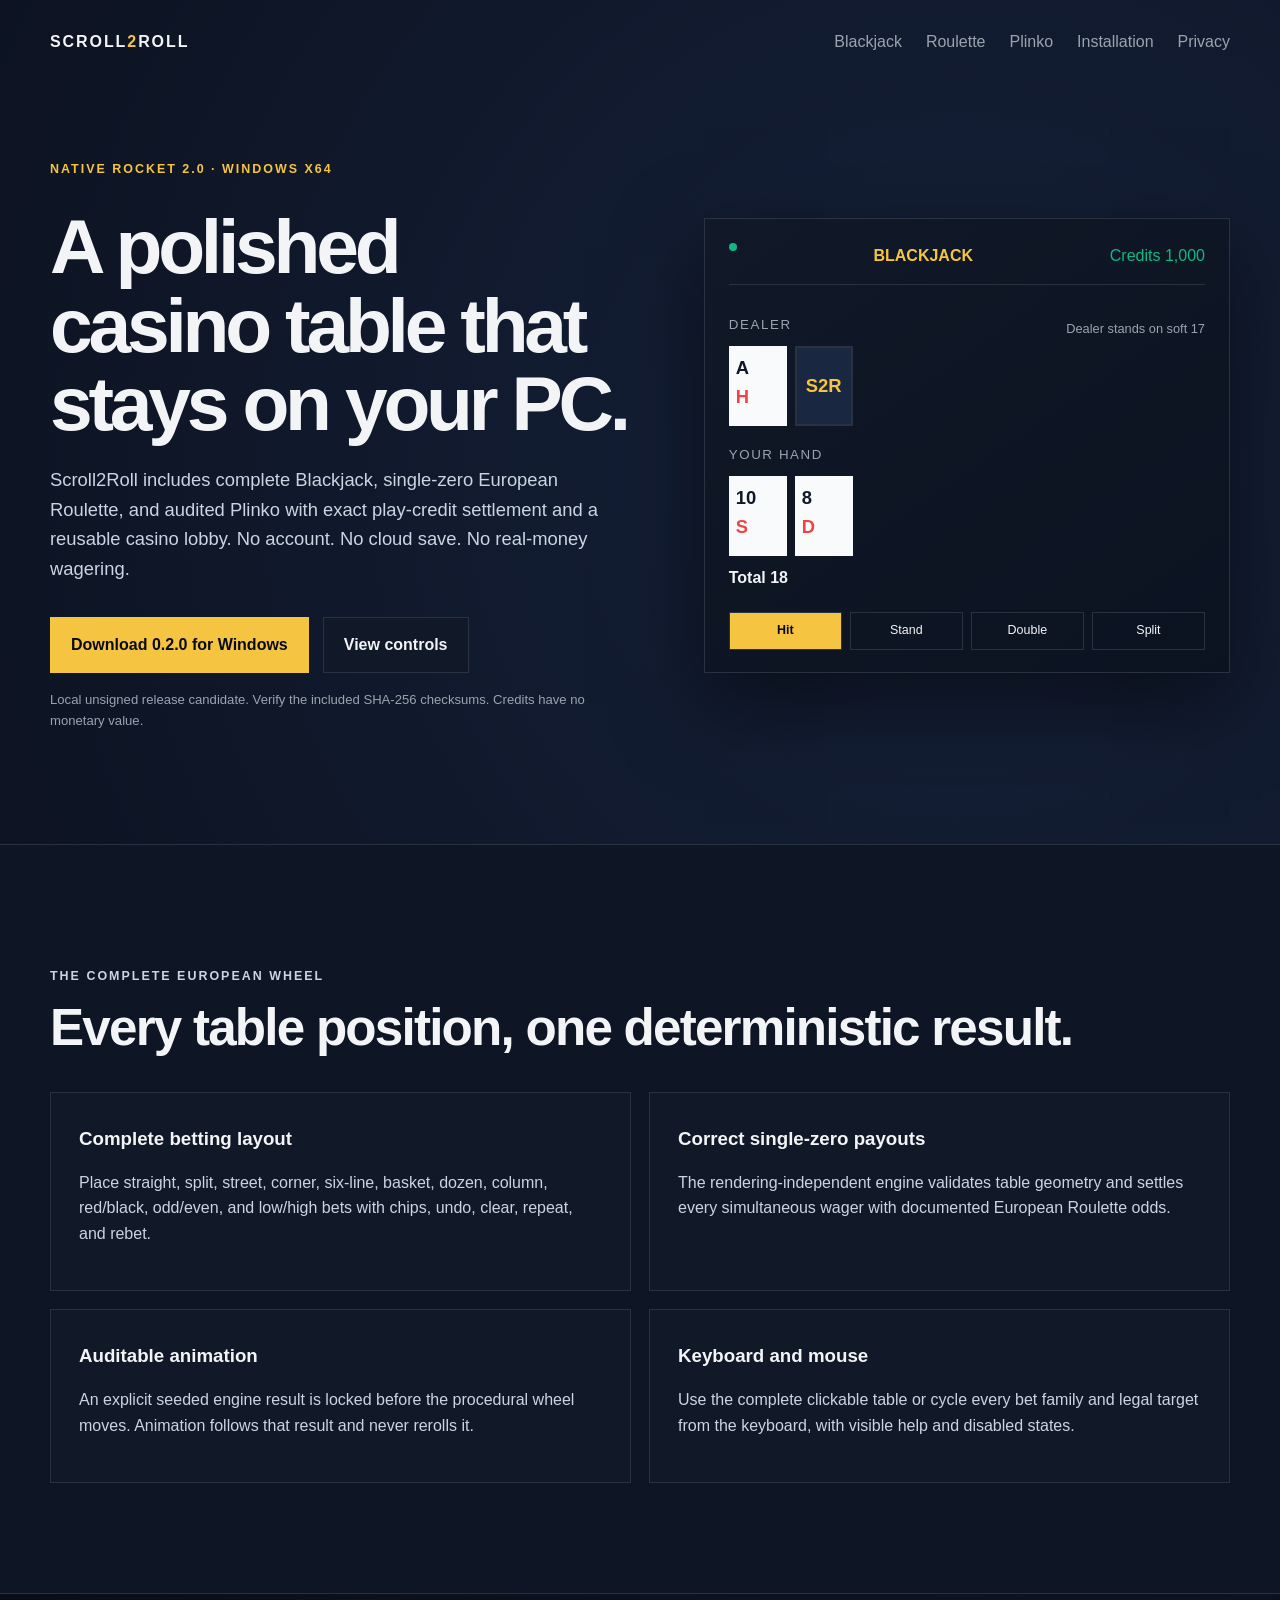
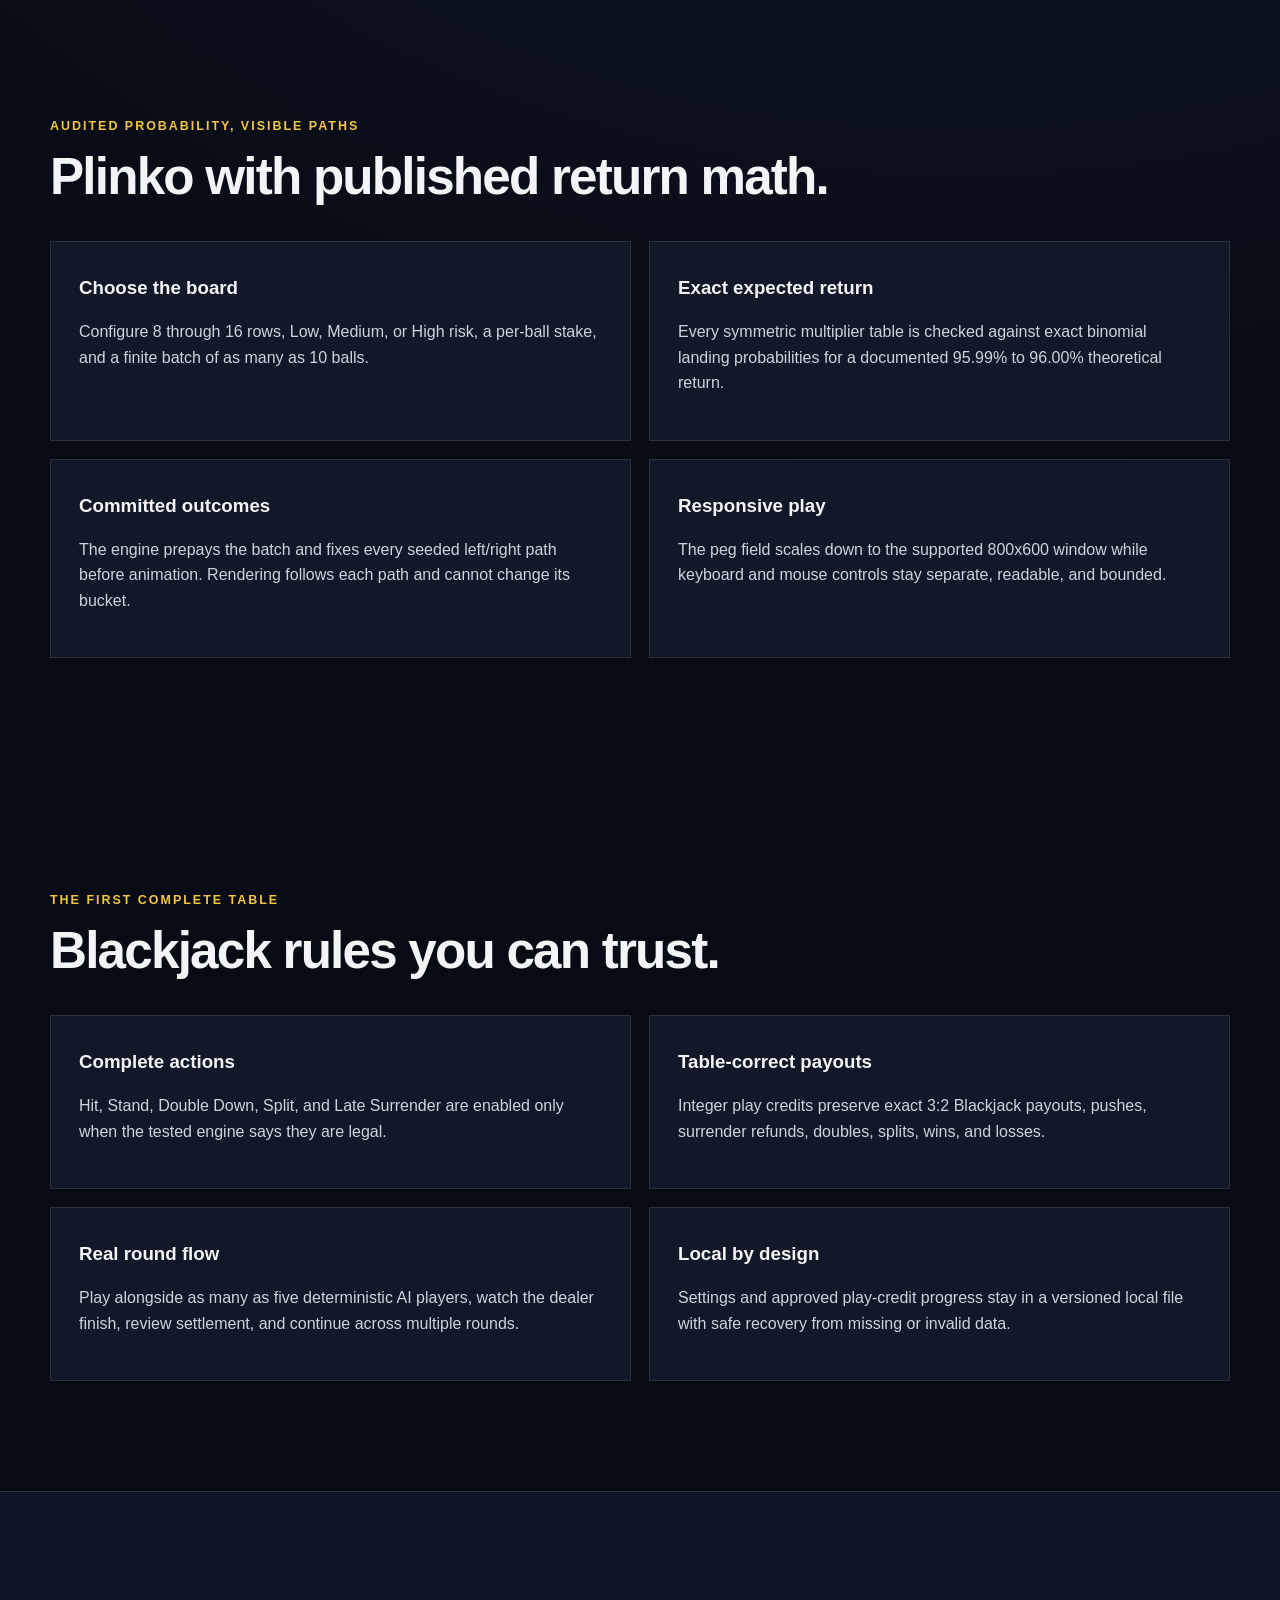
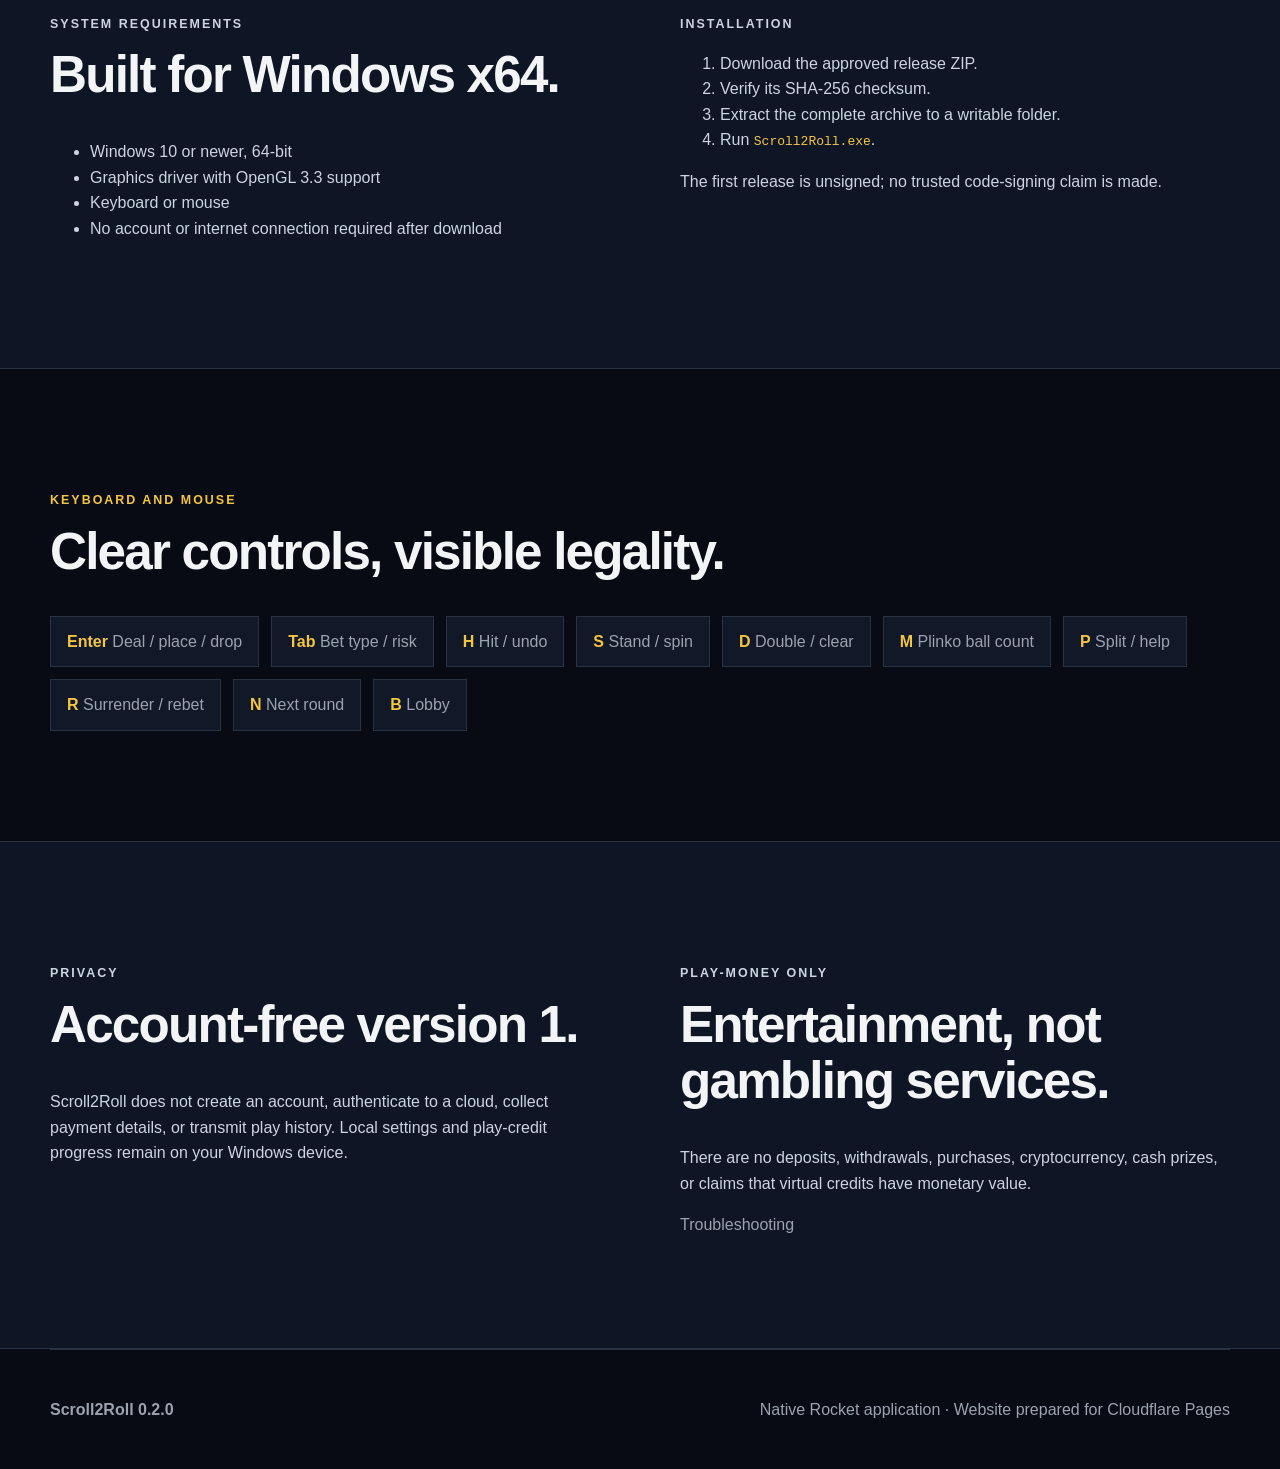
==== website/index.html @ 641a0b20 "Add complete Plinko game" ====
<!doctype html>
<html lang="en">
<head>
  <meta charset="utf-8">
  <meta name="viewport" content="width=device-width, initial-scale=1">
  <meta name="description" content="Scroll2Roll is a local, account-free, play-money Blackjack, European Roulette, and Plinko casino for Windows x64.">
  <title>Scroll2Roll — Play-money casino for Windows</title>
  <link rel="stylesheet" href="styles.css">
</head>
<body>
  <header class="nav wrap">
    <a class="brand" href="#top" aria-label="Scroll2Roll home">SCROLL<span>2</span>ROLL</a>
    <nav aria-label="Primary navigation">
      <a href="#blackjack">Blackjack</a>
      <a href="#roulette">Roulette</a>
      <a href="#plinko">Plinko</a>
      <a href="#install">Installation</a>
      <a href="#privacy">Privacy</a>
    </nav>
  </header>

  <main id="top">
    <section class="hero wrap">
      <div>
        <p class="eyebrow">Native Rocket 2.0 · Windows x64</p>
        <h1>A polished casino table that stays on your PC.</h1>
        <p class="lede">Scroll2Roll includes complete Blackjack, single-zero European Roulette, and audited Plinko with exact play-credit settlement and a reusable casino lobby. No account. No cloud save. No real-money wagering.</p>
        <div class="actions">
          <a class="button primary" href="downloads/Scroll2Roll-0.2.0-windows-x64.zip">Download 0.2.0 for Windows</a>
          <a class="button secondary" href="#controls">View controls</a>
        </div>
        <p class="fine">Local unsigned release candidate. Verify the included SHA-256 checksums. Credits have no monetary value.</p>
      </div>
      <div class="app-preview" role="img" aria-label="Stylized preview of the Scroll2Roll Blackjack table">
        <div class="preview-bar"><span></span><strong>BLACKJACK</strong><em>Credits 1,000</em></div>
        <div class="dealer"><small>DEALER</small><div class="cards"><b>A<br><i>H</i></b><b class="back">S2R</b></div></div>
        <div class="table-copy">Dealer stands on soft 17</div>
        <div class="player"><small>YOUR HAND</small><div class="cards"><b>10<br><i>S</i></b><b>8<br><i>D</i></b></div><strong>Total 18</strong></div>
        <div class="preview-actions"><span>Hit</span><span>Stand</span><span>Double</span><span>Split</span></div>
      </div>
    </section>

    <section id="roulette" class="section band">
      <div class="wrap">
        <p class="eyebrow">The complete European wheel</p>
        <h2>Every table position, one deterministic result.</h2>
        <div class="feature-grid">
          <article><h3>Complete betting layout</h3><p>Place straight, split, street, corner, six-line, basket, dozen, column, red/black, odd/even, and low/high bets with chips, undo, clear, repeat, and rebet.</p></article>
          <article><h3>Correct single-zero payouts</h3><p>The rendering-independent engine validates table geometry and settles every simultaneous wager with documented European Roulette odds.</p></article>
          <article><h3>Auditable animation</h3><p>An explicit seeded engine result is locked before the procedural wheel moves. Animation follows that result and never rerolls it.</p></article>
          <article><h3>Keyboard and mouse</h3><p>Use the complete clickable table or cycle every bet family and legal target from the keyboard, with visible help and disabled states.</p></article>
        </div>
      </div>
    </section>

    <section id="plinko" class="section wrap">
      <p class="eyebrow">Audited probability, visible paths</p>
      <h2>Plinko with published return math.</h2>
      <div class="feature-grid">
        <article><h3>Choose the board</h3><p>Configure 8 through 16 rows, Low, Medium, or High risk, a per-ball stake, and a finite batch of as many as 10 balls.</p></article>
        <article><h3>Exact expected return</h3><p>Every symmetric multiplier table is checked against exact binomial landing probabilities for a documented 95.99% to 96.00% theoretical return.</p></article>
        <article><h3>Committed outcomes</h3><p>The engine prepays the batch and fixes every seeded left/right path before animation. Rendering follows each path and cannot change its bucket.</p></article>
        <article><h3>Responsive play</h3><p>The peg field scales down to the supported 800x600 window while keyboard and mouse controls stay separate, readable, and bounded.</p></article>
      </div>
    </section>

    <section id="blackjack" class="section wrap">
      <p class="eyebrow">The first complete table</p>
      <h2>Blackjack rules you can trust.</h2>
      <div class="feature-grid">
        <article><h3>Complete actions</h3><p>Hit, Stand, Double Down, Split, and Late Surrender are enabled only when the tested engine says they are legal.</p></article>
        <article><h3>Table-correct payouts</h3><p>Integer play credits preserve exact 3:2 Blackjack payouts, pushes, surrender refunds, doubles, splits, wins, and losses.</p></article>
        <article><h3>Real round flow</h3><p>Play alongside as many as five deterministic AI players, watch the dealer finish, review settlement, and continue across multiple rounds.</p></article>
        <article><h3>Local by design</h3><p>Settings and approved play-credit progress stay in a versioned local file with safe recovery from missing or invalid data.</p></article>
      </div>
    </section>

    <section id="install" class="section band">
      <div class="wrap split">
        <div><p class="eyebrow">System requirements</p><h2>Built for Windows x64.</h2><ul><li>Windows 10 or newer, 64-bit</li><li>Graphics driver with OpenGL 3.3 support</li><li>Keyboard or mouse</li><li>No account or internet connection required after download</li></ul></div>
        <div><p class="eyebrow">Installation</p><ol><li>Download the approved release ZIP.</li><li>Verify its SHA-256 checksum.</li><li>Extract the complete archive to a writable folder.</li><li>Run <code>Scroll2Roll.exe</code>.</li></ol><p>The first release is unsigned; no trusted code-signing claim is made.</p></div>
      </div>
    </section>

    <section id="controls" class="section wrap">
      <p class="eyebrow">Keyboard and mouse</p><h2>Clear controls, visible legality.</h2>
      <div class="controls"><span><kbd>Enter</kbd> Deal / place / drop</span><span><kbd>Tab</kbd> Bet type / risk</span><span><kbd>H</kbd> Hit / undo</span><span><kbd>S</kbd> Stand / spin</span><span><kbd>D</kbd> Double / clear</span><span><kbd>M</kbd> Plinko ball count</span><span><kbd>P</kbd> Split / help</span><span><kbd>R</kbd> Surrender / rebet</span><span><kbd>N</kbd> Next round</span><span><kbd>B</kbd> Lobby</span></div>
    </section>

    <section id="privacy" class="section band">
      <div class="wrap split"><div><p class="eyebrow">Privacy</p><h2>Account-free version 1.</h2><p>Scroll2Roll does not create an account, authenticate to a cloud, collect payment details, or transmit play history. Local settings and play-credit progress remain on your Windows device.</p></div><div><p class="eyebrow">Play-money only</p><h2>Entertainment, not gambling services.</h2><p>There are no deposits, withdrawals, purchases, cryptocurrency, cash prizes, or claims that virtual credits have monetary value.</p><a href="../docs/TROUBLESHOOTING.md">Troubleshooting</a></div></div>
    </section>
  </main>

  <footer class="wrap"><strong>Scroll2Roll 0.2.0</strong><span>Native Rocket application · Website prepared for Cloudflare Pages</span></footer>
</body>
</html>
---- website/styles.css ----
:root{--bg:#080b14;--panel:#111827;--gold:#f5c542;--green:#10b981;--red:#ef4444;--text:#f3f4f6;--muted:#9ca3af;--border:#293241;--max:1180px}*{box-sizing:border-box}html{scroll-behavior:smooth}body{margin:0;background:radial-gradient(circle at 75% 10%,#15213a 0,var(--bg) 38%);color:var(--text);font-family:Inter,Segoe UI,Arial,sans-serif;line-height:1.6}.wrap{width:min(var(--max),calc(100% - 40px));margin:auto}.nav{height:84px;display:flex;align-items:center;justify-content:space-between}.brand{color:var(--text);font-weight:900;letter-spacing:.12em;text-decoration:none}.brand span{color:var(--gold)}nav{display:flex;gap:24px}nav a,section a{color:var(--muted);text-decoration:none}nav a:hover,section a:hover{color:var(--gold)}.hero{min-height:660px;display:grid;grid-template-columns:1.05fr .95fr;gap:72px;align-items:center;padding:64px 0 100px}.eyebrow{color:var(--gold);font-size:.78rem;font-weight:800;letter-spacing:.16em;text-transform:uppercase}h1{font-size:clamp(2.8rem,6vw,5.7rem);line-height:1.02;margin:.35em 0 .3em;letter-spacing:-.055em}h2{font-size:clamp(2rem,4vw,3.5rem);line-height:1.1;margin:.2em 0 .7em;letter-spacing:-.035em}h3{margin:.15em 0 .5em}.lede{max-width:680px;color:#cbd5e1;font-size:1.15rem}.actions{display:flex;gap:14px;flex-wrap:wrap;margin:34px 0 16px}.button{padding:14px 20px;border:1px solid var(--border);font-weight:800}.button.primary{background:var(--gold);border-color:var(--gold);color:var(--bg)}.button.secondary{background:var(--panel);color:var(--text)}.fine{font-size:.82rem;color:var(--muted)}.app-preview{min-height:455px;border:1px solid var(--border);background:linear-gradient(145deg,#111827,#0b1220);padding:24px;box-shadow:0 30px 80px #0008;position:relative}.preview-bar{display:flex;justify-content:space-between;color:var(--gold);border-bottom:1px solid var(--border);padding-bottom:15px}.preview-bar span{width:8px;height:8px;background:var(--green);border-radius:50%}.preview-bar em{color:var(--green);font-style:normal}.dealer,.player{margin-top:26px}.dealer small,.player small{color:var(--muted);letter-spacing:.12em}.cards{display:flex;gap:8px;margin:9px 0}.cards b{display:block;width:58px;height:80px;background:#f8fafc;color:#111827;padding:7px;font-size:1.15rem}.cards i{font-style:normal;color:var(--red)}.cards .back{display:grid;place-items:center;background:#1a2740;color:var(--gold);border:2px solid var(--border)}.table-copy{position:absolute;right:24px;top:100px;color:var(--muted);font-size:.8rem}.player{position:absolute;left:24px;bottom:82px}.preview-actions{position:absolute;left:24px;right:24px;bottom:22px;display:grid;grid-template-columns:repeat(4,1fr);gap:8px}.preview-actions span{border:1px solid var(--border);padding:8px;text-align:center;font-size:.78rem}.preview-actions span:first-child{background:var(--gold);color:var(--bg);font-weight:800}.section{padding:110px 0}.feature-grid{display:grid;grid-template-columns:repeat(2,1fr);gap:18px}.feature-grid article{background:var(--panel);border:1px solid var(--border);padding:28px}.feature-grid p,.band p,.band li{color:#cbd5e1}.band{background:#0e1524;border-block:1px solid var(--border)}.split{display:grid;grid-template-columns:1fr 1fr;gap:80px}.controls{display:flex;flex-wrap:wrap;gap:12px}.controls span{background:var(--panel);border:1px solid var(--border);padding:12px 16px;color:var(--muted)}kbd{color:var(--gold);font:inherit;font-weight:900}code{color:var(--gold)}footer{min-height:120px;display:flex;justify-content:space-between;align-items:center;color:var(--muted);border-top:1px solid var(--border)}@media(max-width:850px){nav{display:none}.hero,.split{grid-template-columns:1fr}.hero{gap:30px}.feature-grid{grid-template-columns:1fr}.app-preview{min-height:430px}.section{padding:76px 0}footer{display:block;padding:34px 0}footer span{display:block;margin-top:8px}}
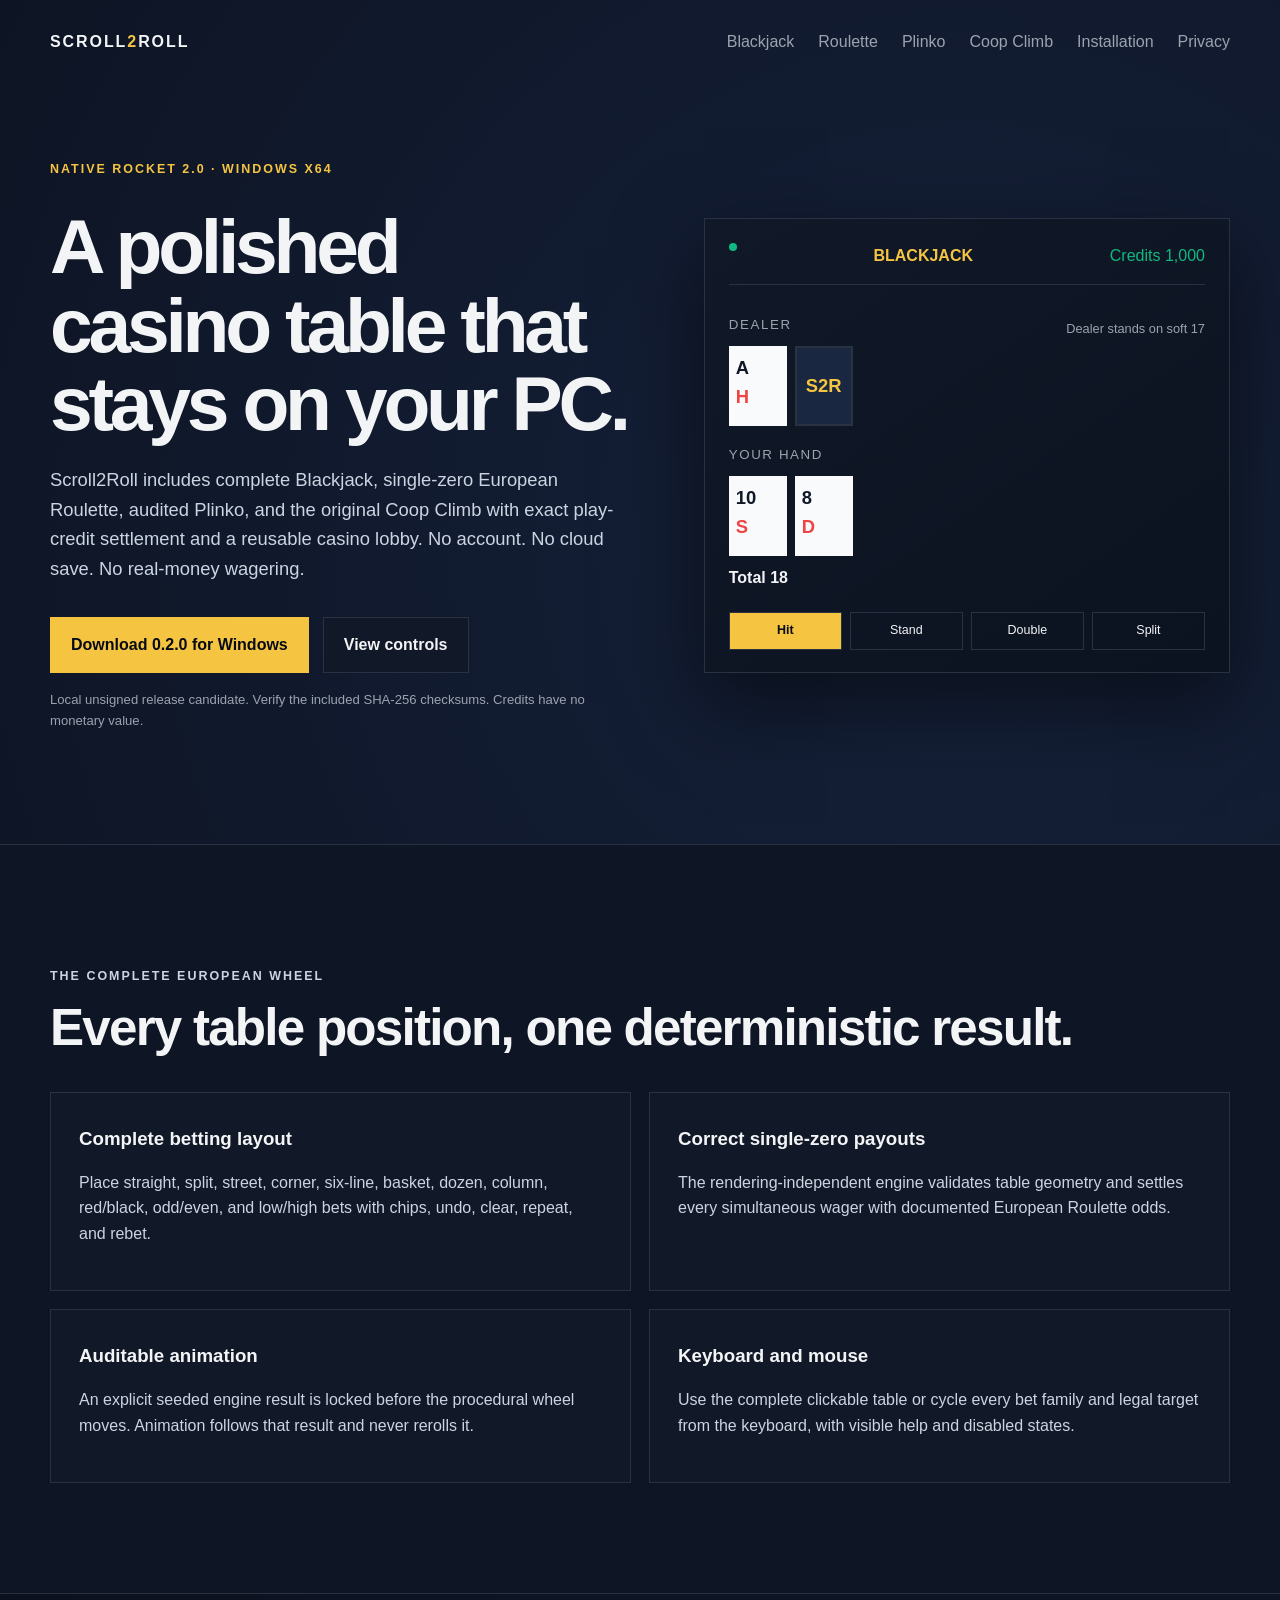
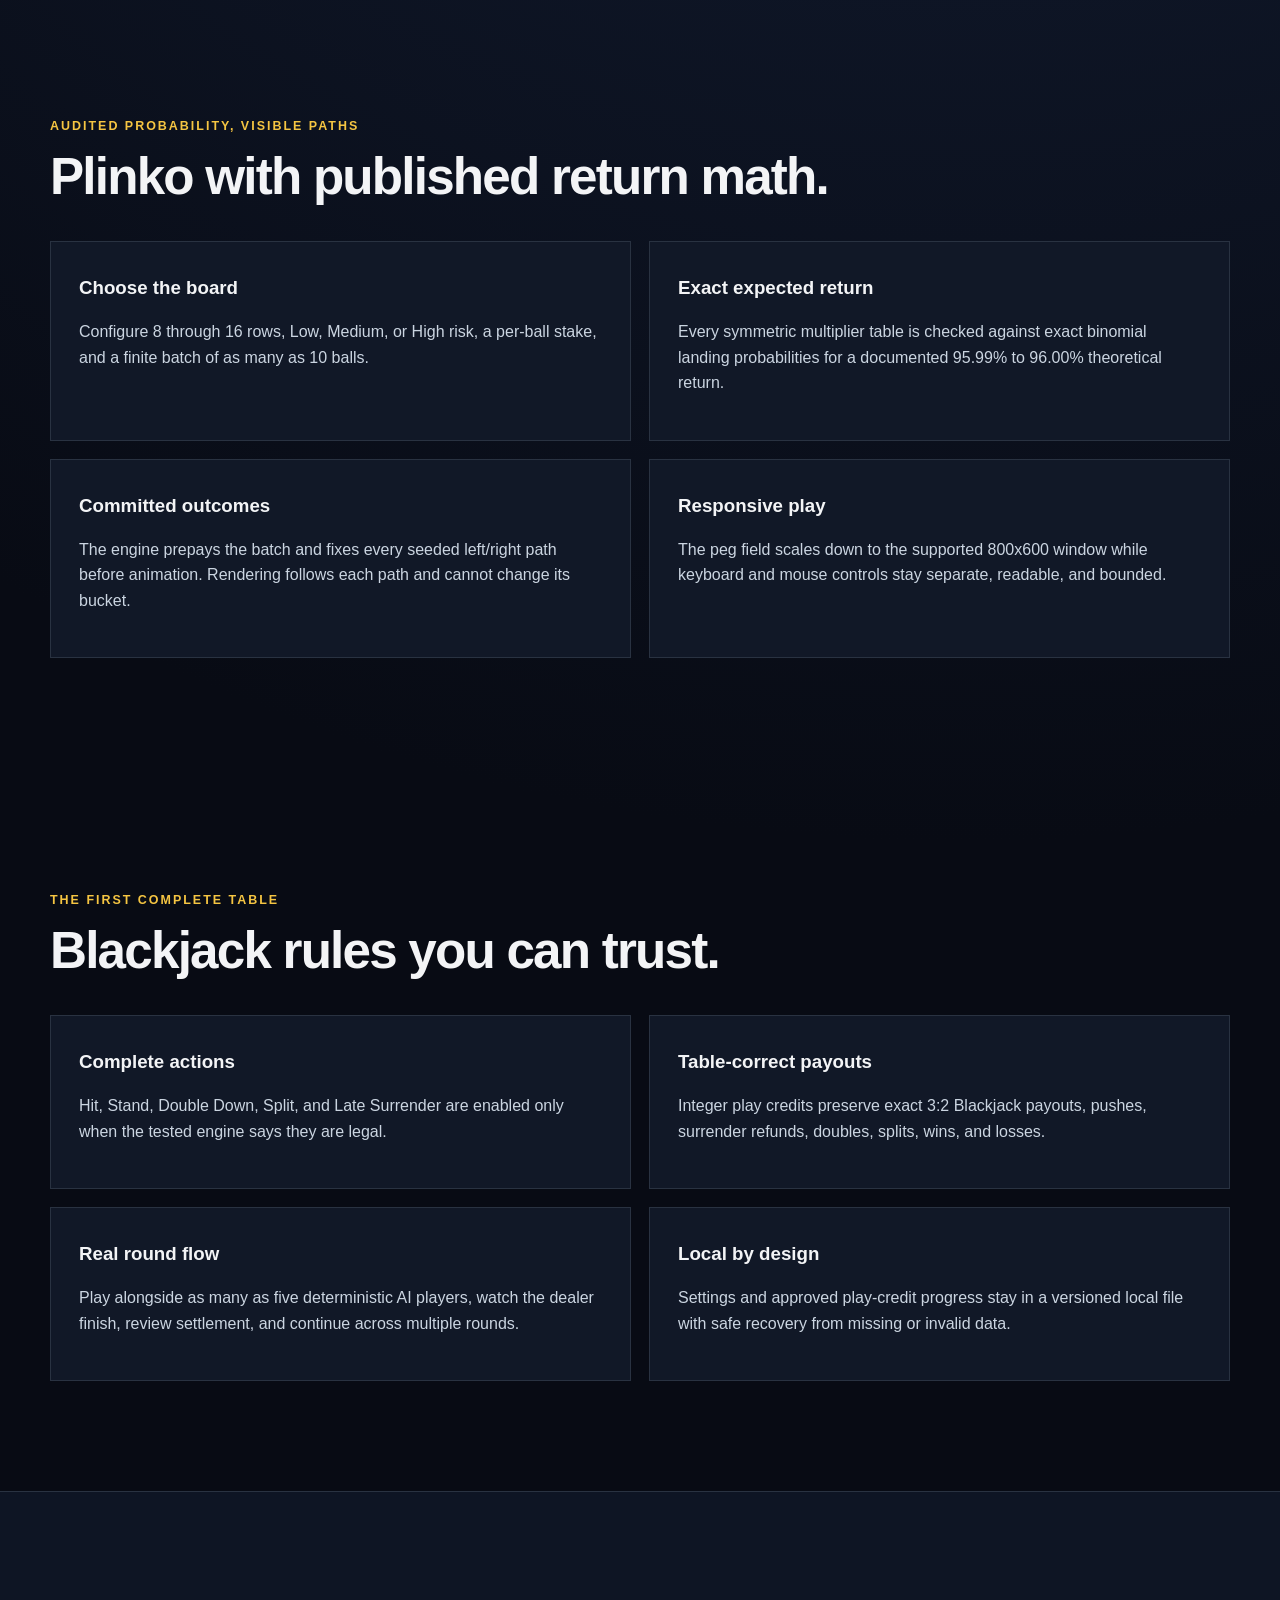
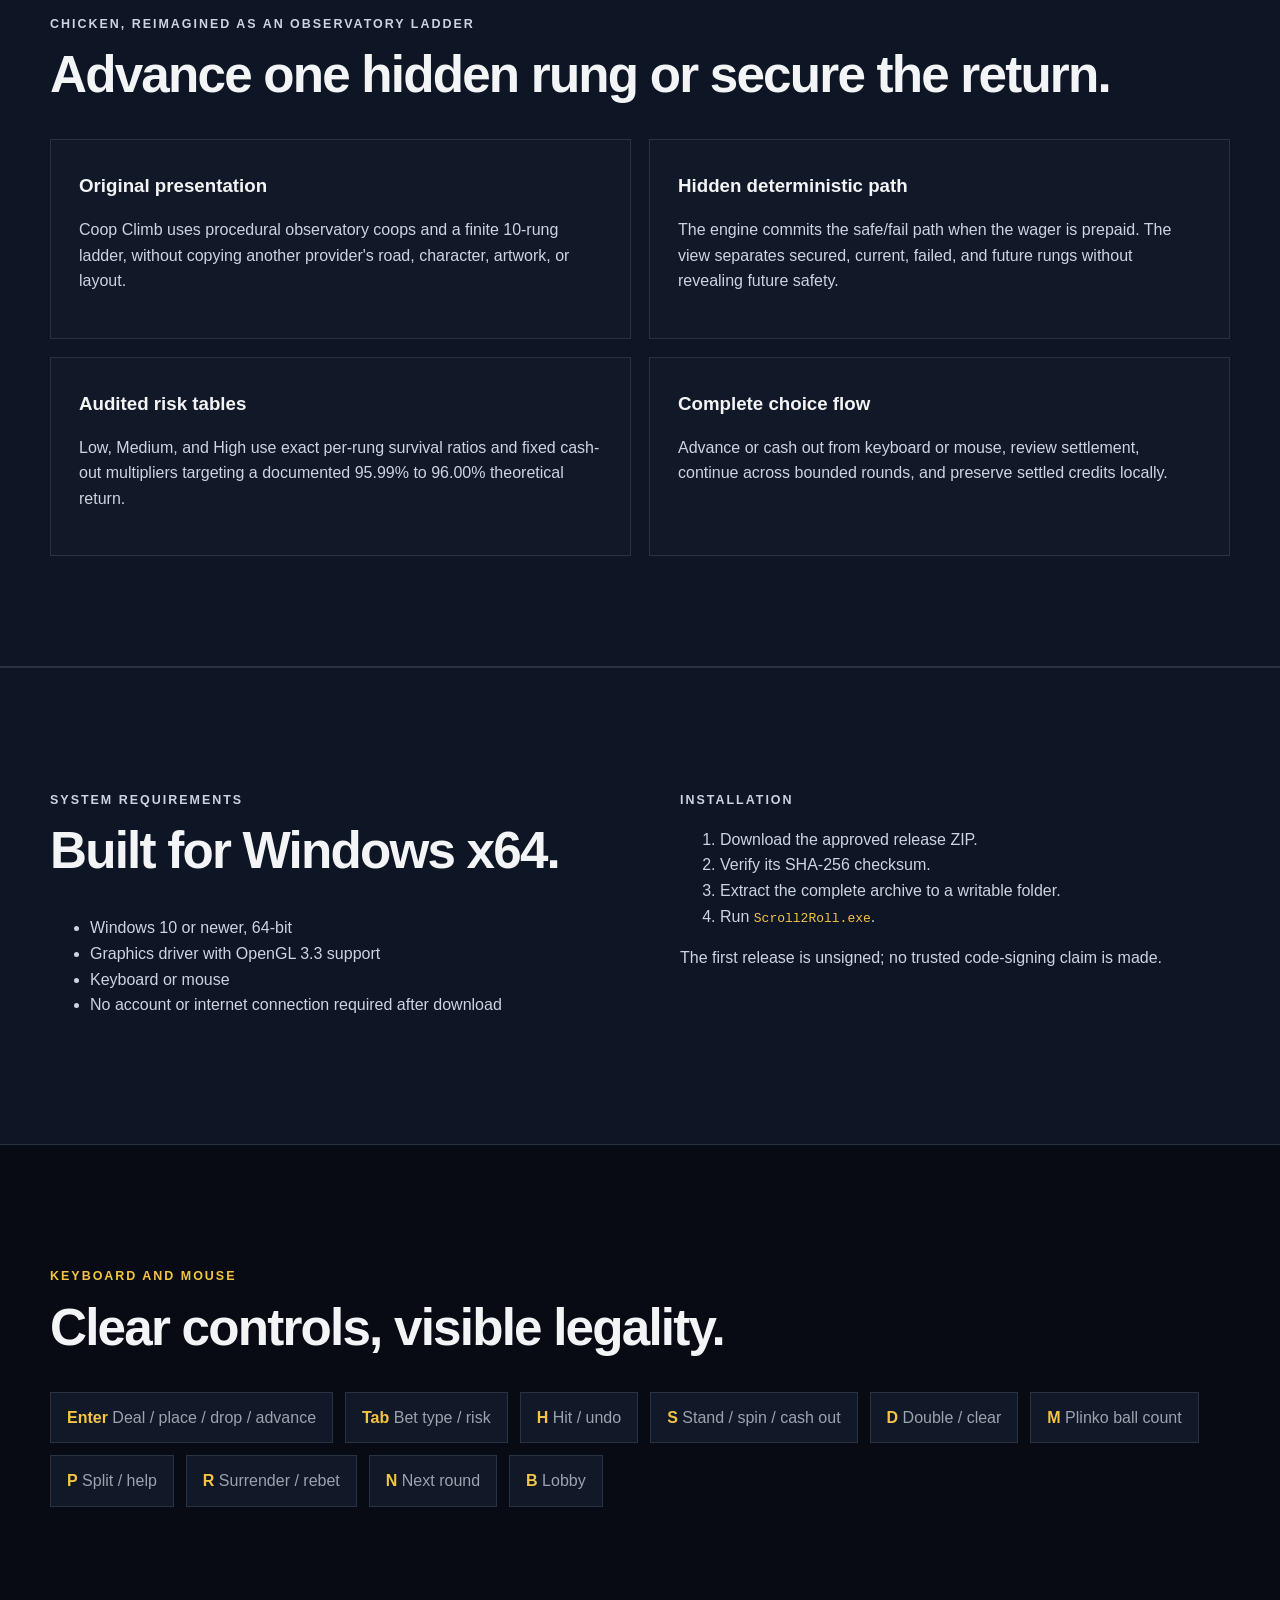
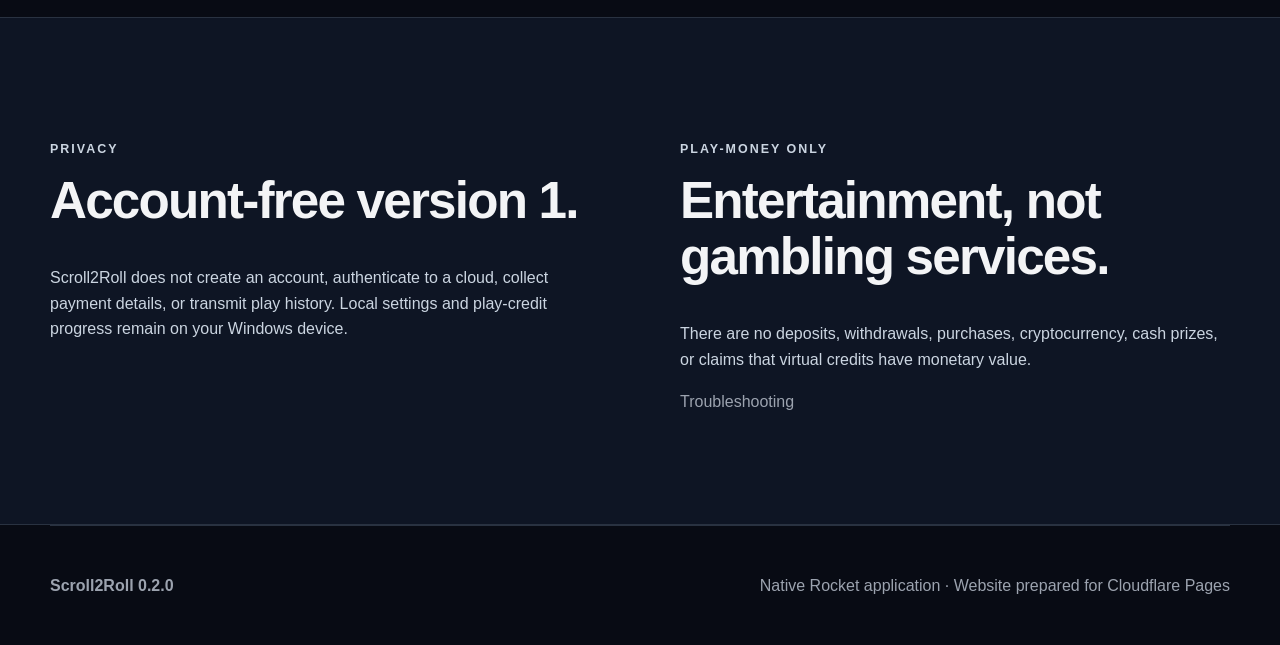
==== commit 00e98ecb: "Add complete Chicken Coop Climb game" ====
--- a/website/index.html
+++ b/website/index.html
@@ -3,7 +3,7 @@
 <head>
   <meta charset="utf-8">
   <meta name="viewport" content="width=device-width, initial-scale=1">
-  <meta name="description" content="Scroll2Roll is a local, account-free, play-money Blackjack, European Roulette, and Plinko casino for Windows x64.">
+  <meta name="description" content="Scroll2Roll is a local, account-free, play-money Blackjack, European Roulette, Plinko, and Coop Climb casino for Windows x64.">
   <title>Scroll2Roll — Play-money casino for Windows</title>
   <link rel="stylesheet" href="styles.css">
 </head>
@@ -14,6 +14,7 @@
       <a href="#blackjack">Blackjack</a>
       <a href="#roulette">Roulette</a>
       <a href="#plinko">Plinko</a>
+      <a href="#coop-climb">Coop Climb</a>
       <a href="#install">Installation</a>
       <a href="#privacy">Privacy</a>
     </nav>
@@ -24,7 +25,7 @@
       <div>
         <p class="eyebrow">Native Rocket 2.0 · Windows x64</p>
         <h1>A polished casino table that stays on your PC.</h1>
-        <p class="lede">Scroll2Roll includes complete Blackjack, single-zero European Roulette, and audited Plinko with exact play-credit settlement and a reusable casino lobby. No account. No cloud save. No real-money wagering.</p>
+        <p class="lede">Scroll2Roll includes complete Blackjack, single-zero European Roulette, audited Plinko, and the original Coop Climb with exact play-credit settlement and a reusable casino lobby. No account. No cloud save. No real-money wagering.</p>
         <div class="actions">
           <a class="button primary" href="downloads/Scroll2Roll-0.2.0-windows-x64.zip">Download 0.2.0 for Windows</a>
           <a class="button secondary" href="#controls">View controls</a>
@@ -75,6 +76,19 @@
       </div>
     </section>
 
+    <section id="coop-climb" class="section band">
+      <div class="wrap">
+        <p class="eyebrow">Chicken, reimagined as an observatory ladder</p>
+        <h2>Advance one hidden rung or secure the return.</h2>
+        <div class="feature-grid">
+          <article><h3>Original presentation</h3><p>Coop Climb uses procedural observatory coops and a finite 10-rung ladder, without copying another provider's road, character, artwork, or layout.</p></article>
+          <article><h3>Hidden deterministic path</h3><p>The engine commits the safe/fail path when the wager is prepaid. The view separates secured, current, failed, and future rungs without revealing future safety.</p></article>
+          <article><h3>Audited risk tables</h3><p>Low, Medium, and High use exact per-rung survival ratios and fixed cash-out multipliers targeting a documented 95.99% to 96.00% theoretical return.</p></article>
+          <article><h3>Complete choice flow</h3><p>Advance or cash out from keyboard or mouse, review settlement, continue across bounded rounds, and preserve settled credits locally.</p></article>
+        </div>
+      </div>
+    </section>
+
     <section id="install" class="section band">
       <div class="wrap split">
         <div><p class="eyebrow">System requirements</p><h2>Built for Windows x64.</h2><ul><li>Windows 10 or newer, 64-bit</li><li>Graphics driver with OpenGL 3.3 support</li><li>Keyboard or mouse</li><li>No account or internet connection required after download</li></ul></div>
@@ -84,7 +98,7 @@
 
     <section id="controls" class="section wrap">
       <p class="eyebrow">Keyboard and mouse</p><h2>Clear controls, visible legality.</h2>
-      <div class="controls"><span><kbd>Enter</kbd> Deal / place / drop</span><span><kbd>Tab</kbd> Bet type / risk</span><span><kbd>H</kbd> Hit / undo</span><span><kbd>S</kbd> Stand / spin</span><span><kbd>D</kbd> Double / clear</span><span><kbd>M</kbd> Plinko ball count</span><span><kbd>P</kbd> Split / help</span><span><kbd>R</kbd> Surrender / rebet</span><span><kbd>N</kbd> Next round</span><span><kbd>B</kbd> Lobby</span></div>
+      <div class="controls"><span><kbd>Enter</kbd> Deal / place / drop / advance</span><span><kbd>Tab</kbd> Bet type / risk</span><span><kbd>H</kbd> Hit / undo</span><span><kbd>S</kbd> Stand / spin / cash out</span><span><kbd>D</kbd> Double / clear</span><span><kbd>M</kbd> Plinko ball count</span><span><kbd>P</kbd> Split / help</span><span><kbd>R</kbd> Surrender / rebet</span><span><kbd>N</kbd> Next round</span><span><kbd>B</kbd> Lobby</span></div>
     </section>
 
     <section id="privacy" class="section band">
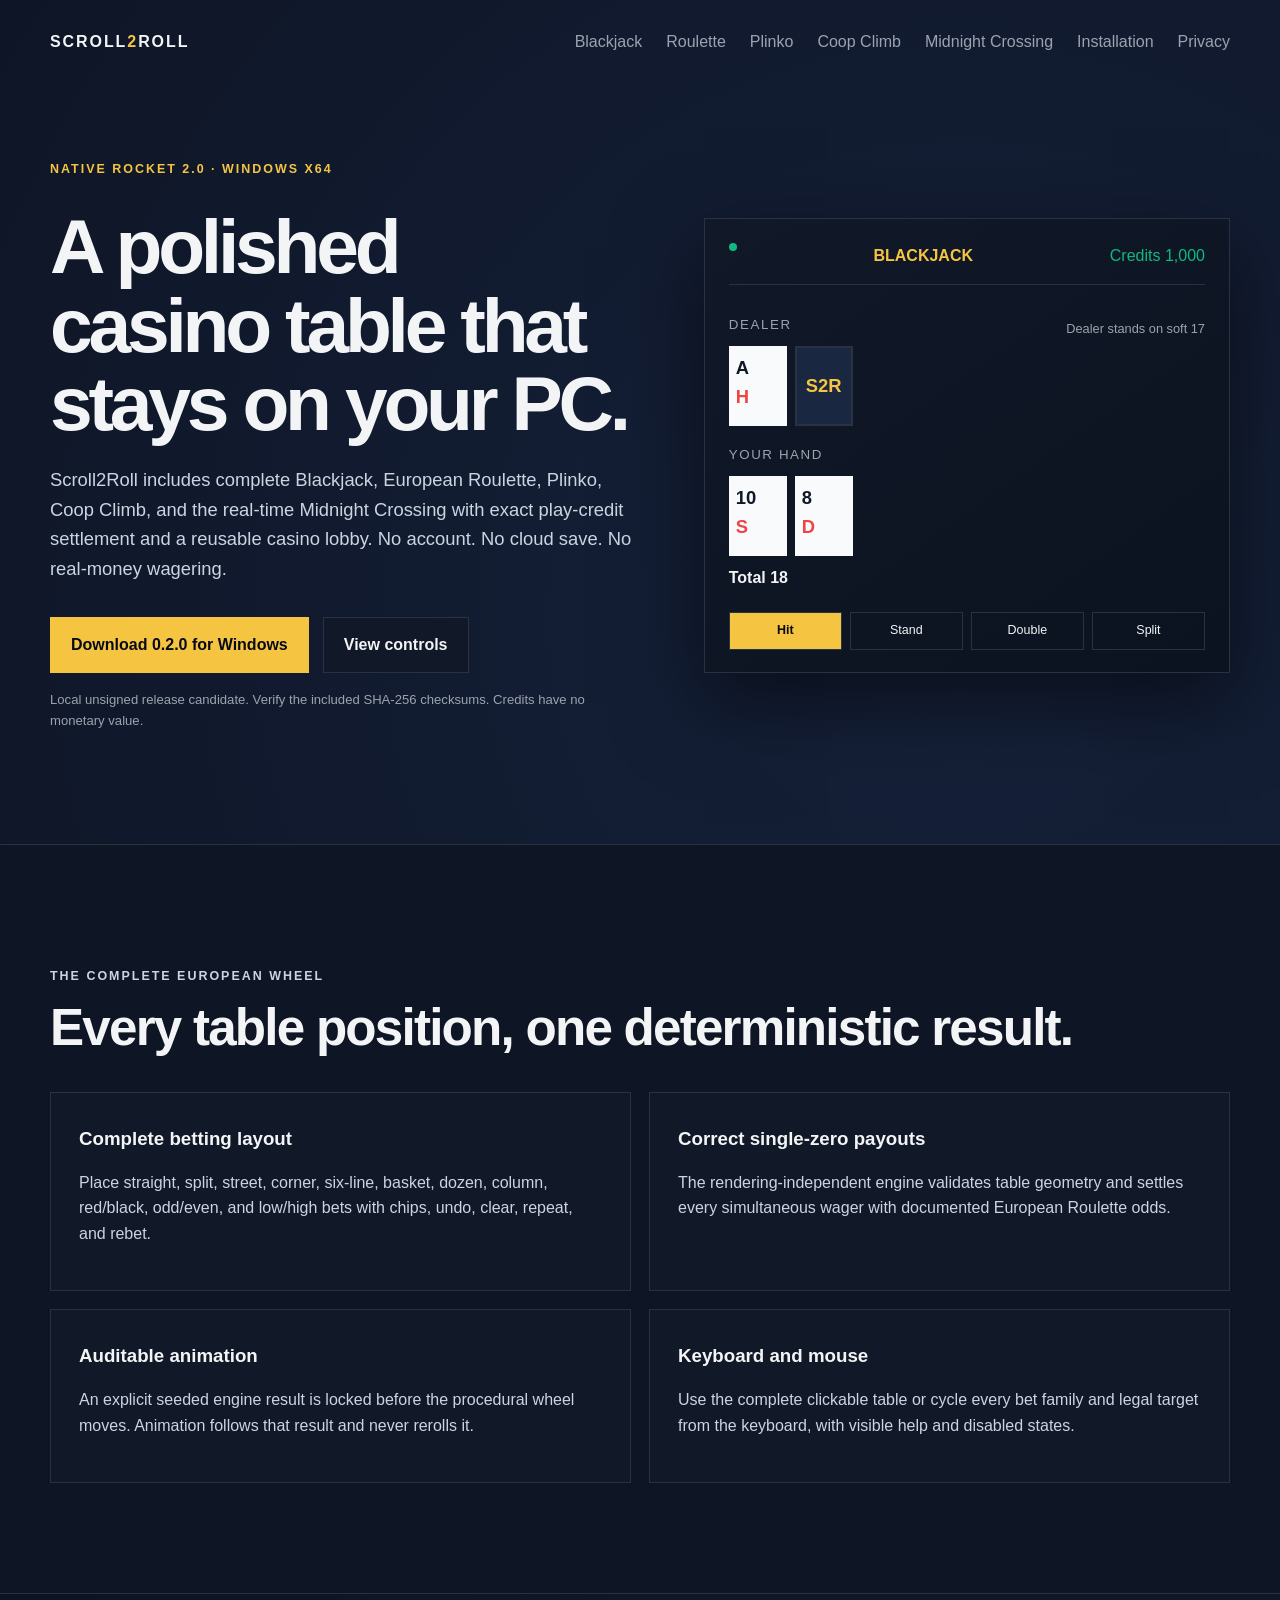
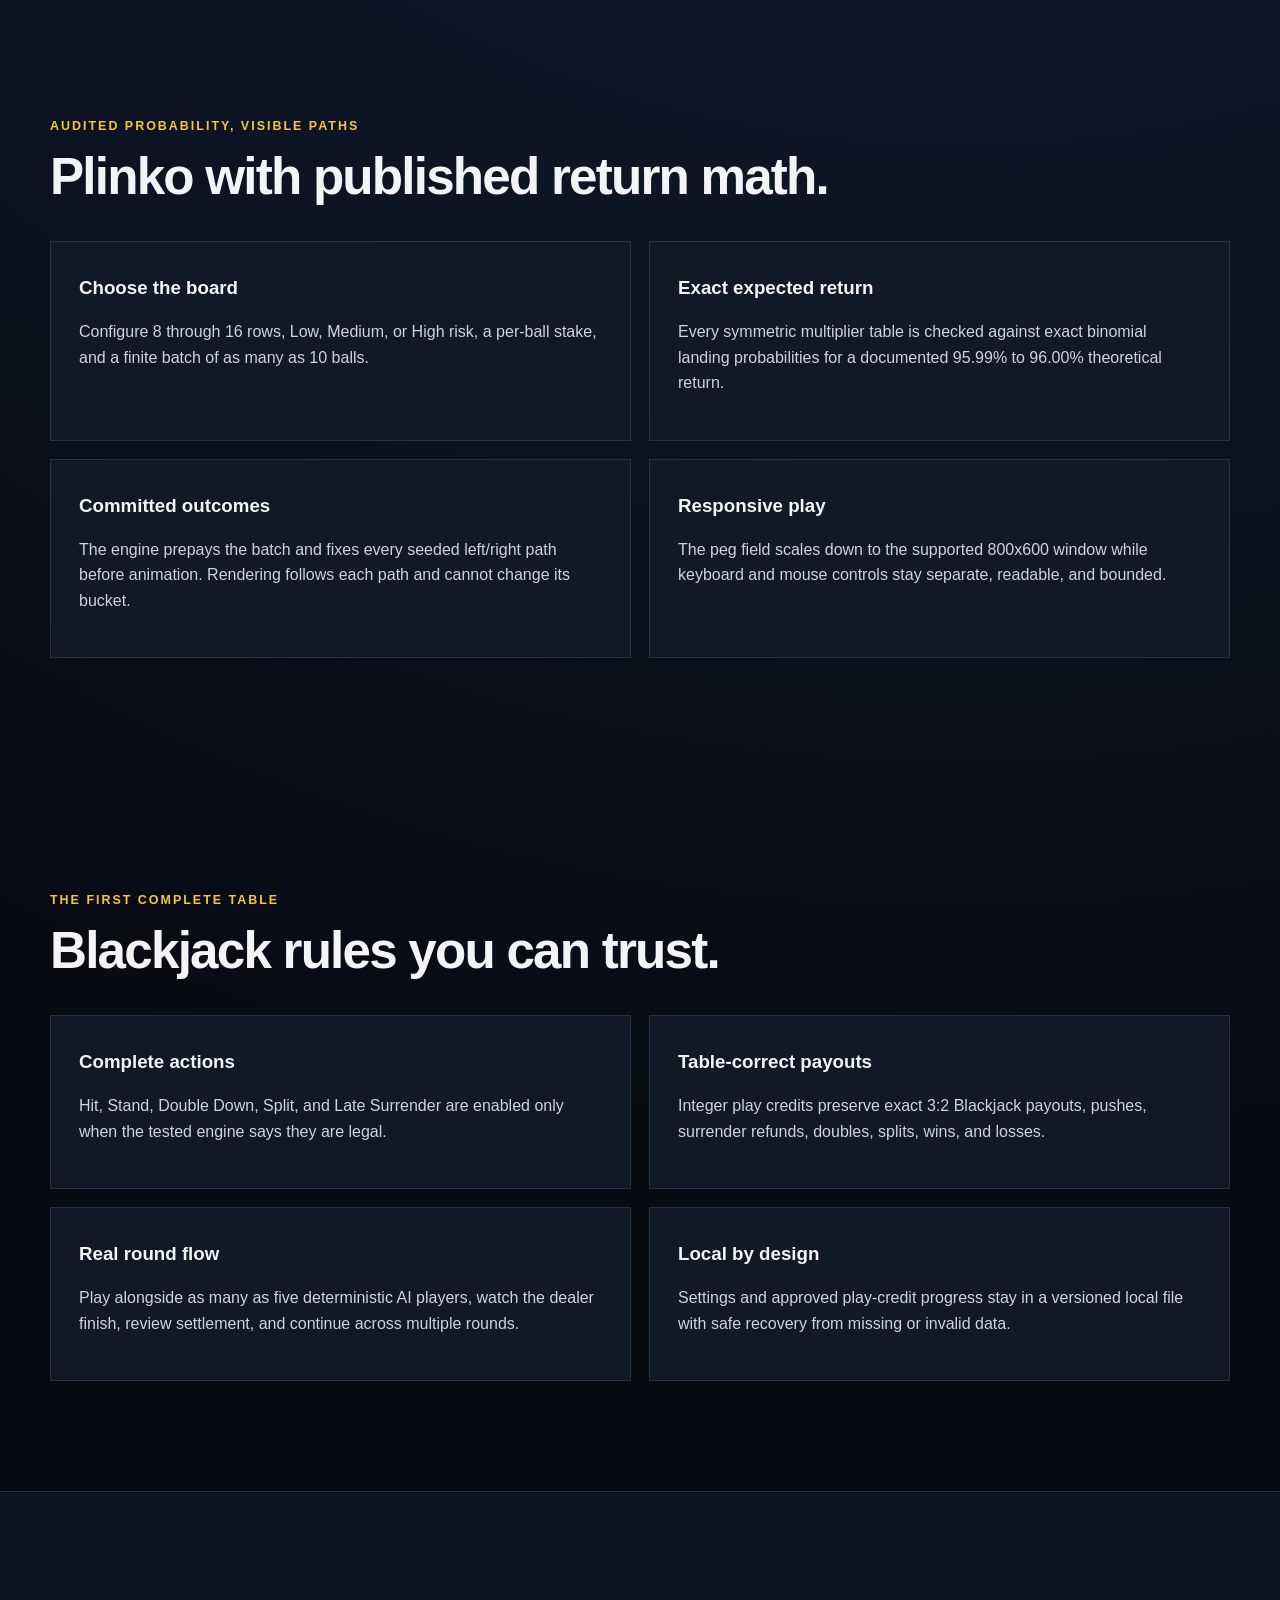
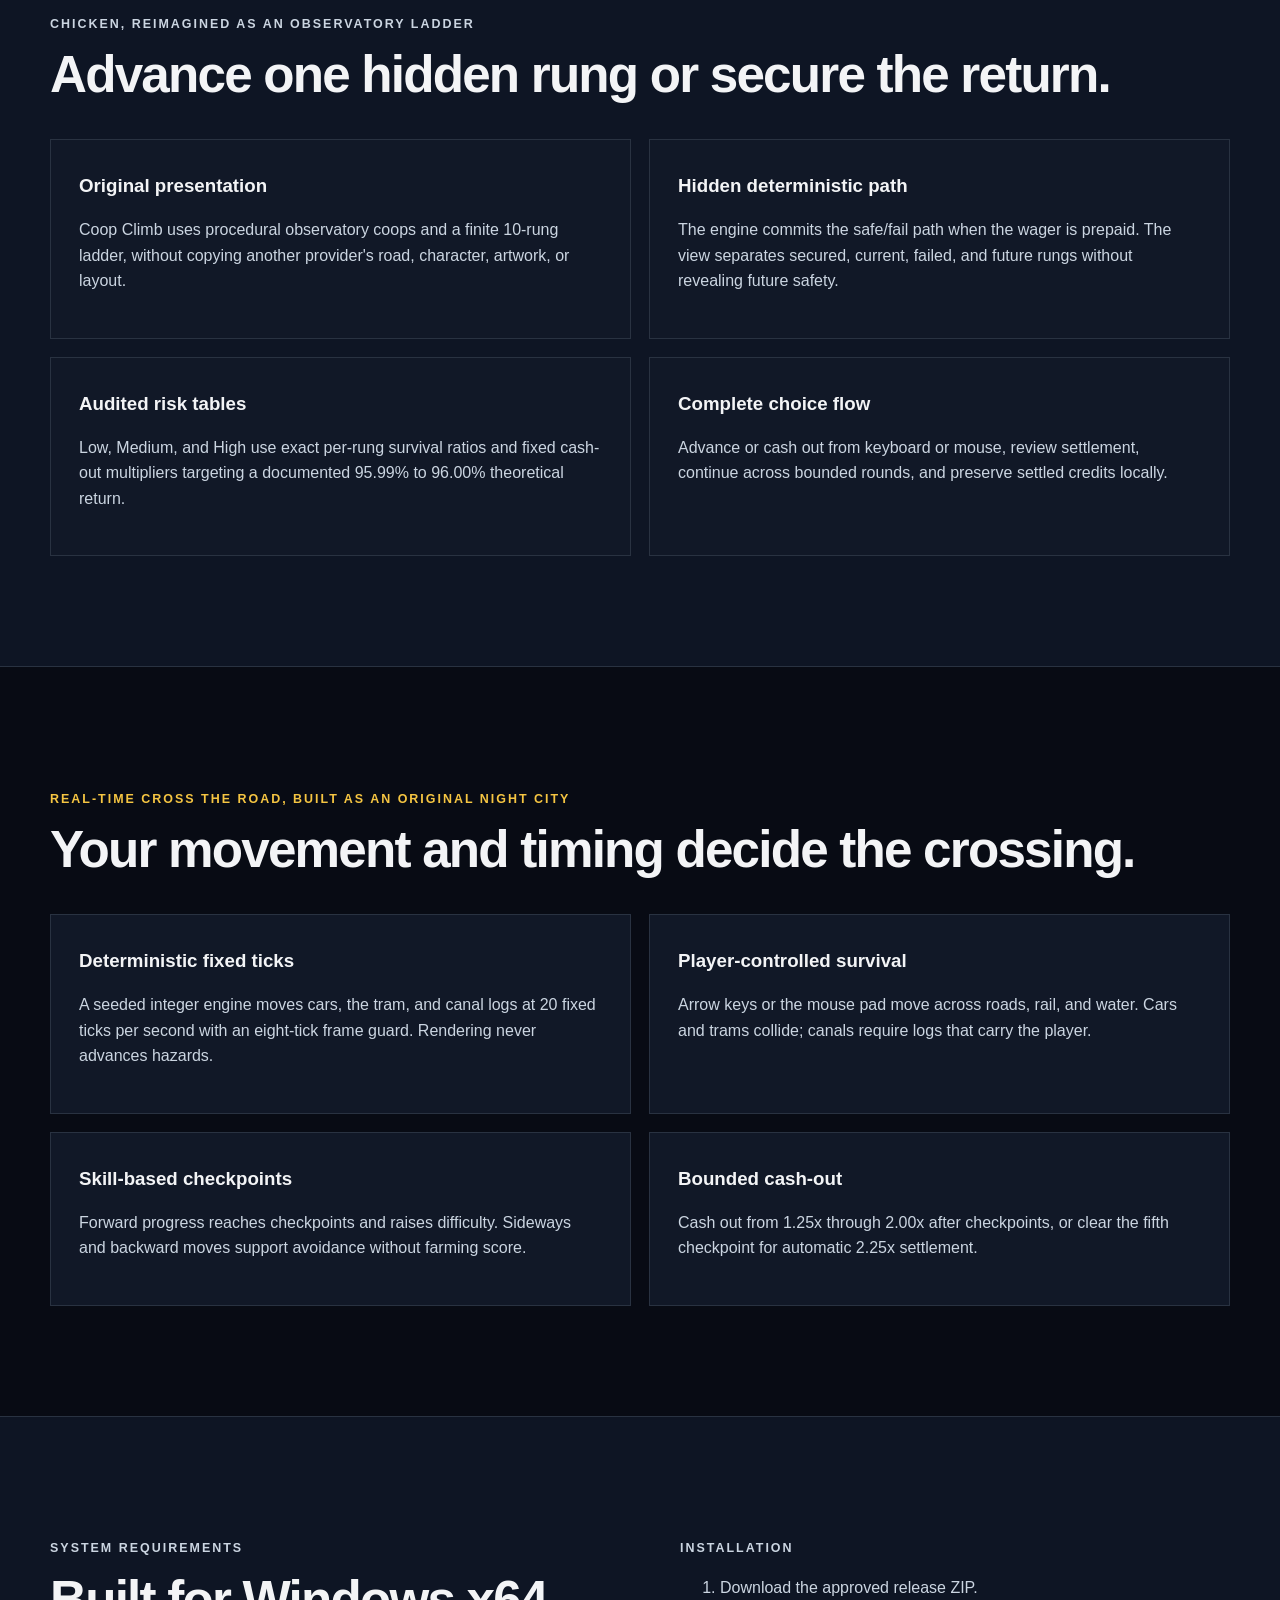
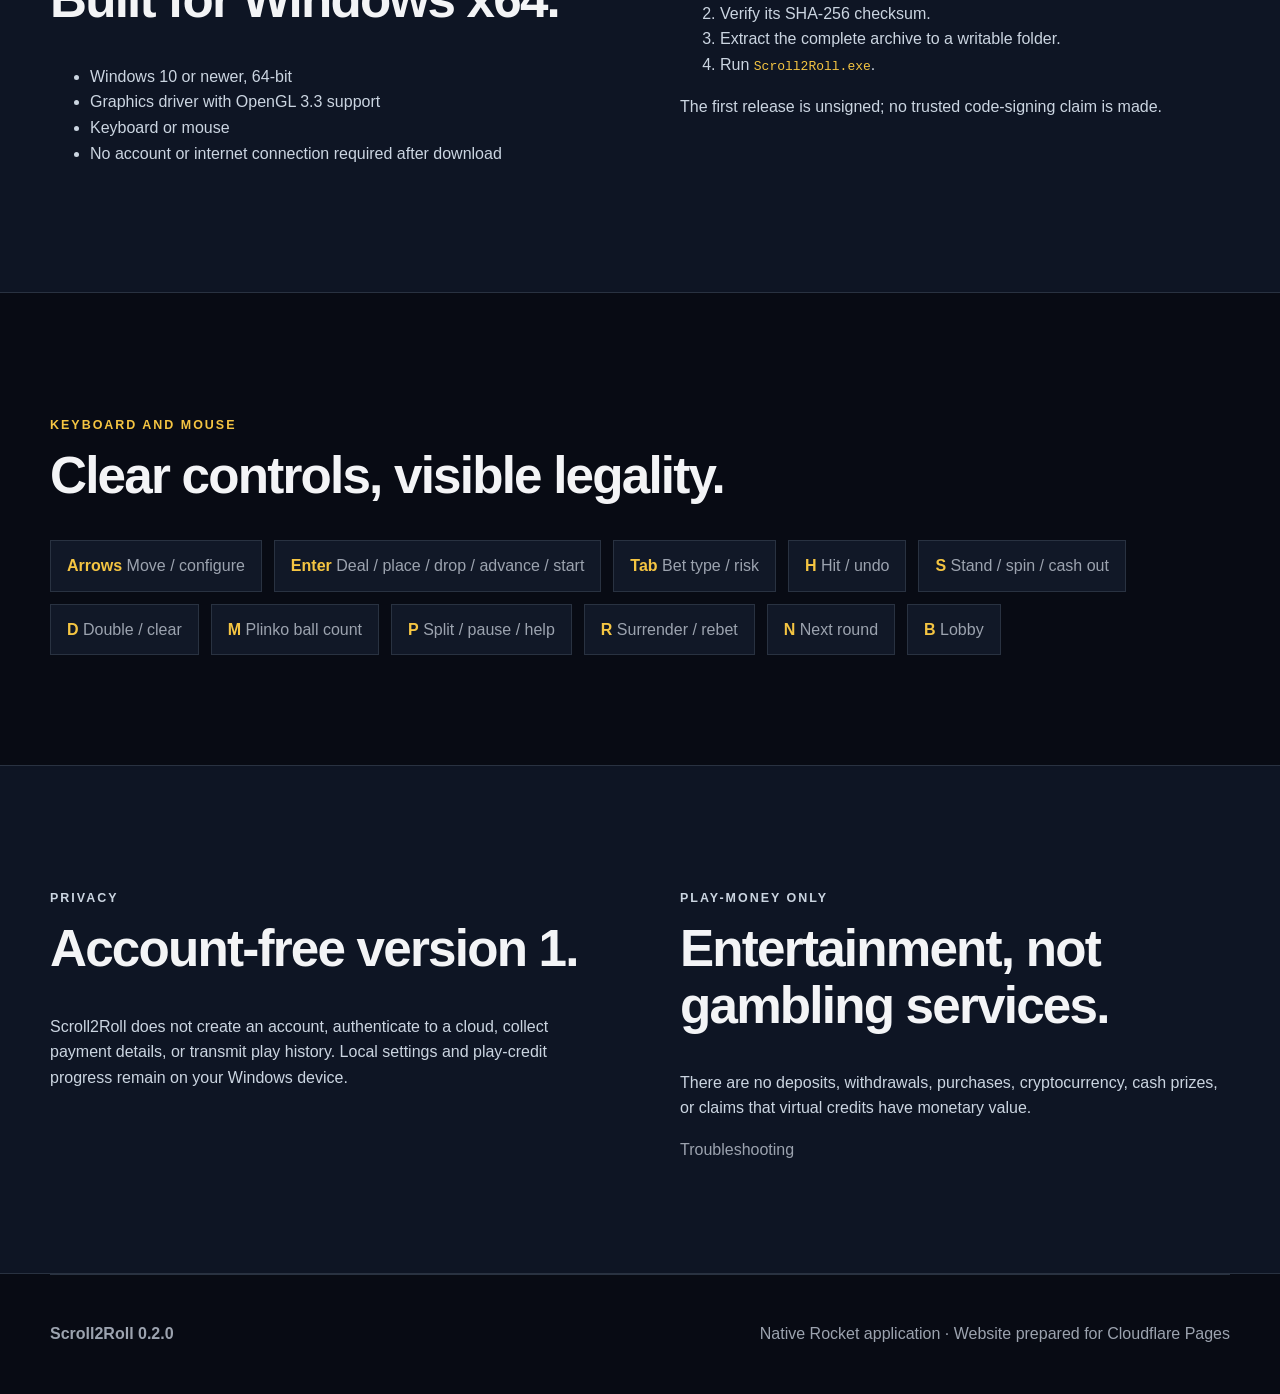
==== commit 7cd7ba75: "Add complete Midnight Crossing game" ====
--- a/website/index.html
+++ b/website/index.html
@@ -3,7 +3,7 @@
 <head>
   <meta charset="utf-8">
   <meta name="viewport" content="width=device-width, initial-scale=1">
-  <meta name="description" content="Scroll2Roll is a local, account-free, play-money Blackjack, European Roulette, Plinko, and Coop Climb casino for Windows x64.">
+  <meta name="description" content="Scroll2Roll is a local, account-free, play-money Blackjack, European Roulette, Plinko, Coop Climb, and Midnight Crossing casino for Windows x64.">
   <title>Scroll2Roll — Play-money casino for Windows</title>
   <link rel="stylesheet" href="styles.css">
 </head>
@@ -15,6 +15,7 @@
       <a href="#roulette">Roulette</a>
       <a href="#plinko">Plinko</a>
       <a href="#coop-climb">Coop Climb</a>
+      <a href="#midnight-crossing">Midnight Crossing</a>
       <a href="#install">Installation</a>
       <a href="#privacy">Privacy</a>
     </nav>
@@ -25,7 +26,7 @@
       <div>
         <p class="eyebrow">Native Rocket 2.0 · Windows x64</p>
         <h1>A polished casino table that stays on your PC.</h1>
-        <p class="lede">Scroll2Roll includes complete Blackjack, single-zero European Roulette, audited Plinko, and the original Coop Climb with exact play-credit settlement and a reusable casino lobby. No account. No cloud save. No real-money wagering.</p>
+        <p class="lede">Scroll2Roll includes complete Blackjack, European Roulette, Plinko, Coop Climb, and the real-time Midnight Crossing with exact play-credit settlement and a reusable casino lobby. No account. No cloud save. No real-money wagering.</p>
         <div class="actions">
           <a class="button primary" href="downloads/Scroll2Roll-0.2.0-windows-x64.zip">Download 0.2.0 for Windows</a>
           <a class="button secondary" href="#controls">View controls</a>
@@ -89,6 +90,17 @@
       </div>
     </section>
 
+    <section id="midnight-crossing" class="section wrap">
+      <p class="eyebrow">Real-time Cross the Road, built as an original night city</p>
+      <h2>Your movement and timing decide the crossing.</h2>
+      <div class="feature-grid">
+        <article><h3>Deterministic fixed ticks</h3><p>A seeded integer engine moves cars, the tram, and canal logs at 20 fixed ticks per second with an eight-tick frame guard. Rendering never advances hazards.</p></article>
+        <article><h3>Player-controlled survival</h3><p>Arrow keys or the mouse pad move across roads, rail, and water. Cars and trams collide; canals require logs that carry the player.</p></article>
+        <article><h3>Skill-based checkpoints</h3><p>Forward progress reaches checkpoints and raises difficulty. Sideways and backward moves support avoidance without farming score.</p></article>
+        <article><h3>Bounded cash-out</h3><p>Cash out from 1.25x through 2.00x after checkpoints, or clear the fifth checkpoint for automatic 2.25x settlement.</p></article>
+      </div>
+    </section>
+
     <section id="install" class="section band">
       <div class="wrap split">
         <div><p class="eyebrow">System requirements</p><h2>Built for Windows x64.</h2><ul><li>Windows 10 or newer, 64-bit</li><li>Graphics driver with OpenGL 3.3 support</li><li>Keyboard or mouse</li><li>No account or internet connection required after download</li></ul></div>
@@ -98,7 +110,7 @@
 
     <section id="controls" class="section wrap">
       <p class="eyebrow">Keyboard and mouse</p><h2>Clear controls, visible legality.</h2>
-      <div class="controls"><span><kbd>Enter</kbd> Deal / place / drop / advance</span><span><kbd>Tab</kbd> Bet type / risk</span><span><kbd>H</kbd> Hit / undo</span><span><kbd>S</kbd> Stand / spin / cash out</span><span><kbd>D</kbd> Double / clear</span><span><kbd>M</kbd> Plinko ball count</span><span><kbd>P</kbd> Split / help</span><span><kbd>R</kbd> Surrender / rebet</span><span><kbd>N</kbd> Next round</span><span><kbd>B</kbd> Lobby</span></div>
+      <div class="controls"><span><kbd>Arrows</kbd> Move / configure</span><span><kbd>Enter</kbd> Deal / place / drop / advance / start</span><span><kbd>Tab</kbd> Bet type / risk</span><span><kbd>H</kbd> Hit / undo</span><span><kbd>S</kbd> Stand / spin / cash out</span><span><kbd>D</kbd> Double / clear</span><span><kbd>M</kbd> Plinko ball count</span><span><kbd>P</kbd> Split / pause / help</span><span><kbd>R</kbd> Surrender / rebet</span><span><kbd>N</kbd> Next round</span><span><kbd>B</kbd> Lobby</span></div>
     </section>
 
     <section id="privacy" class="section band">
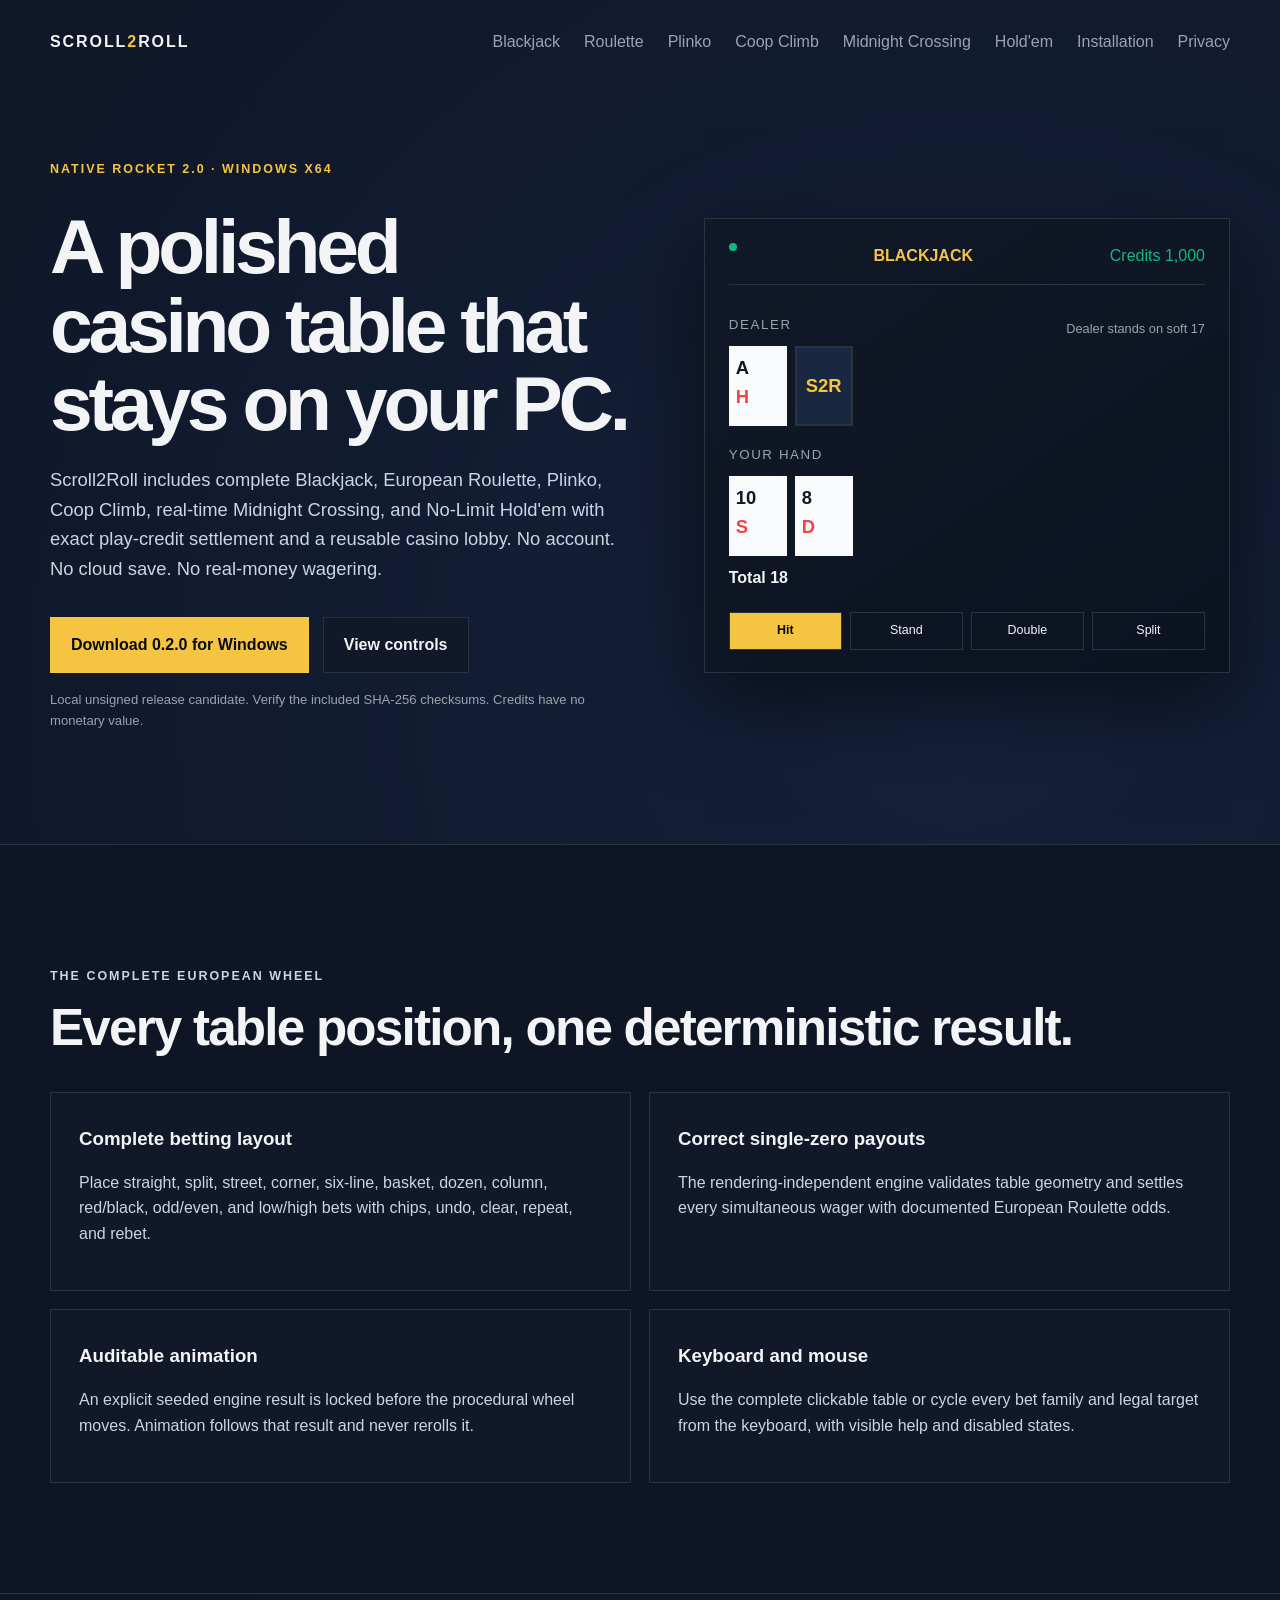
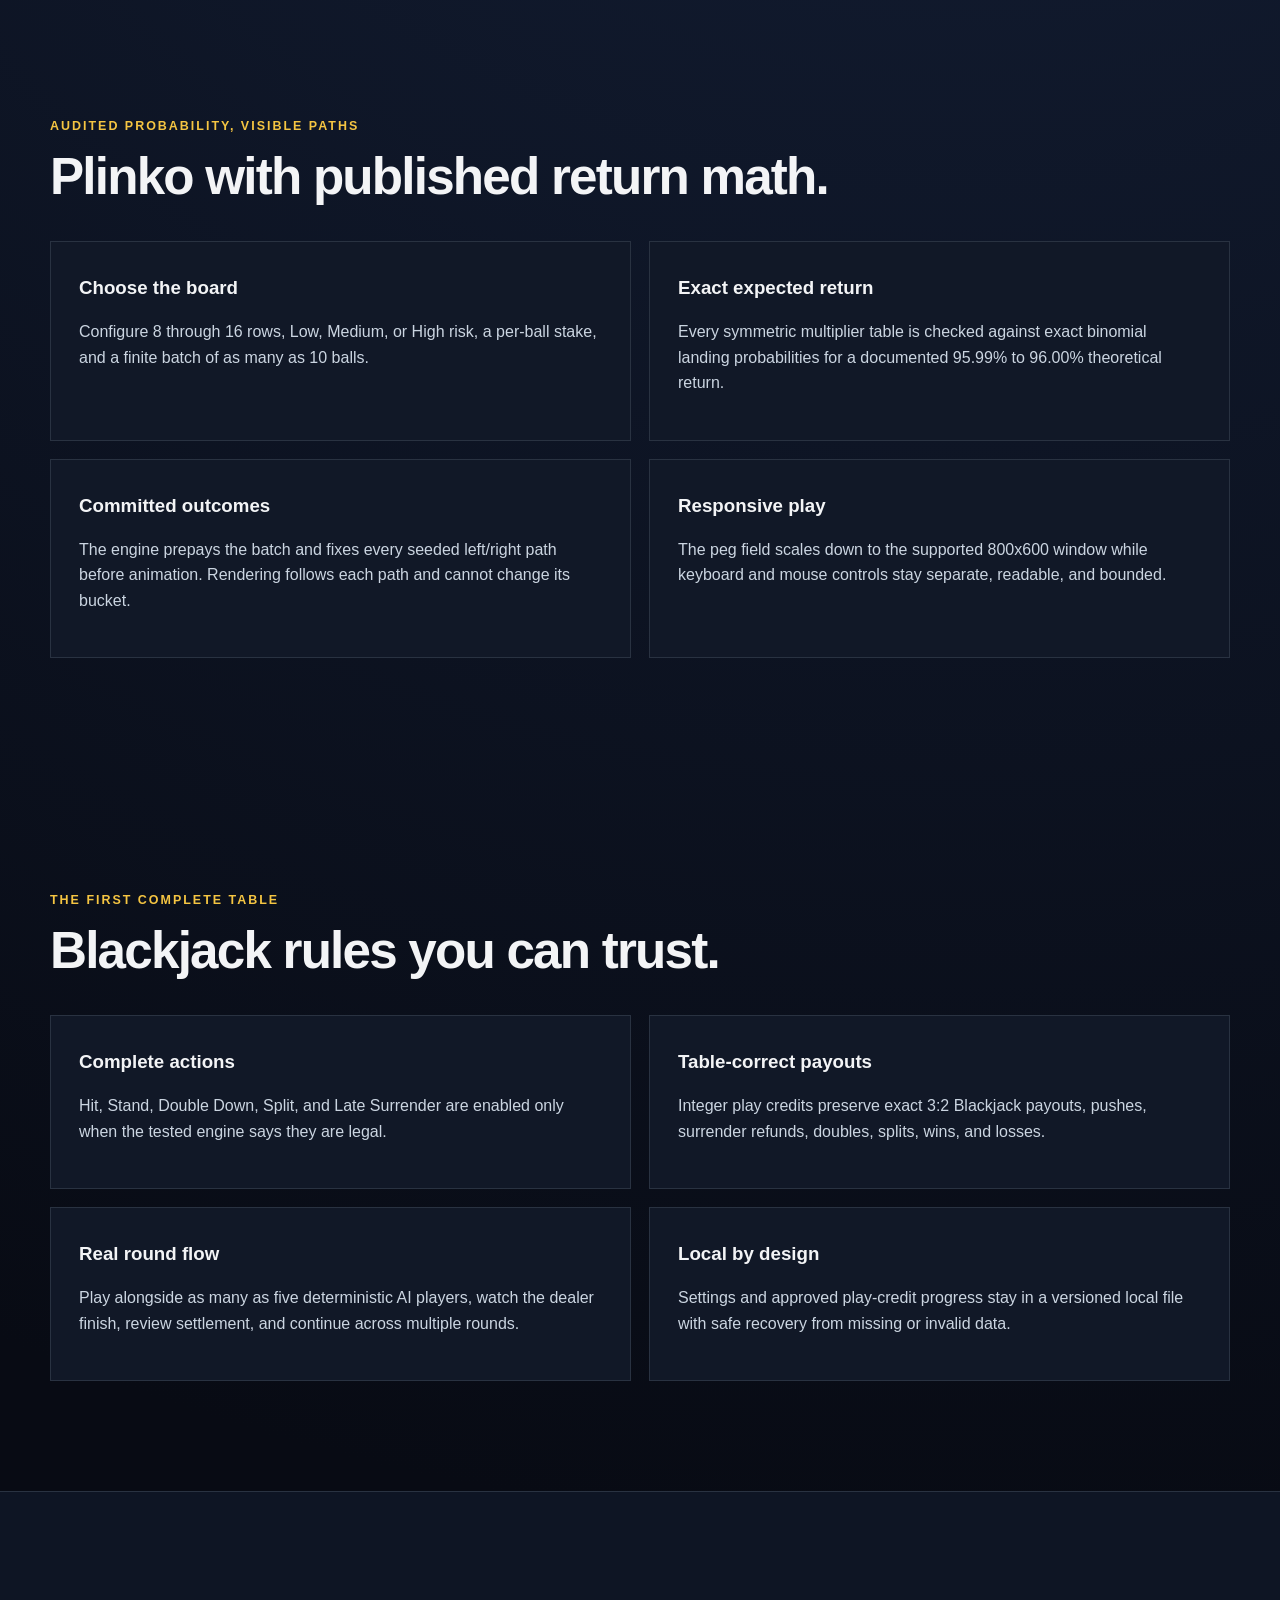
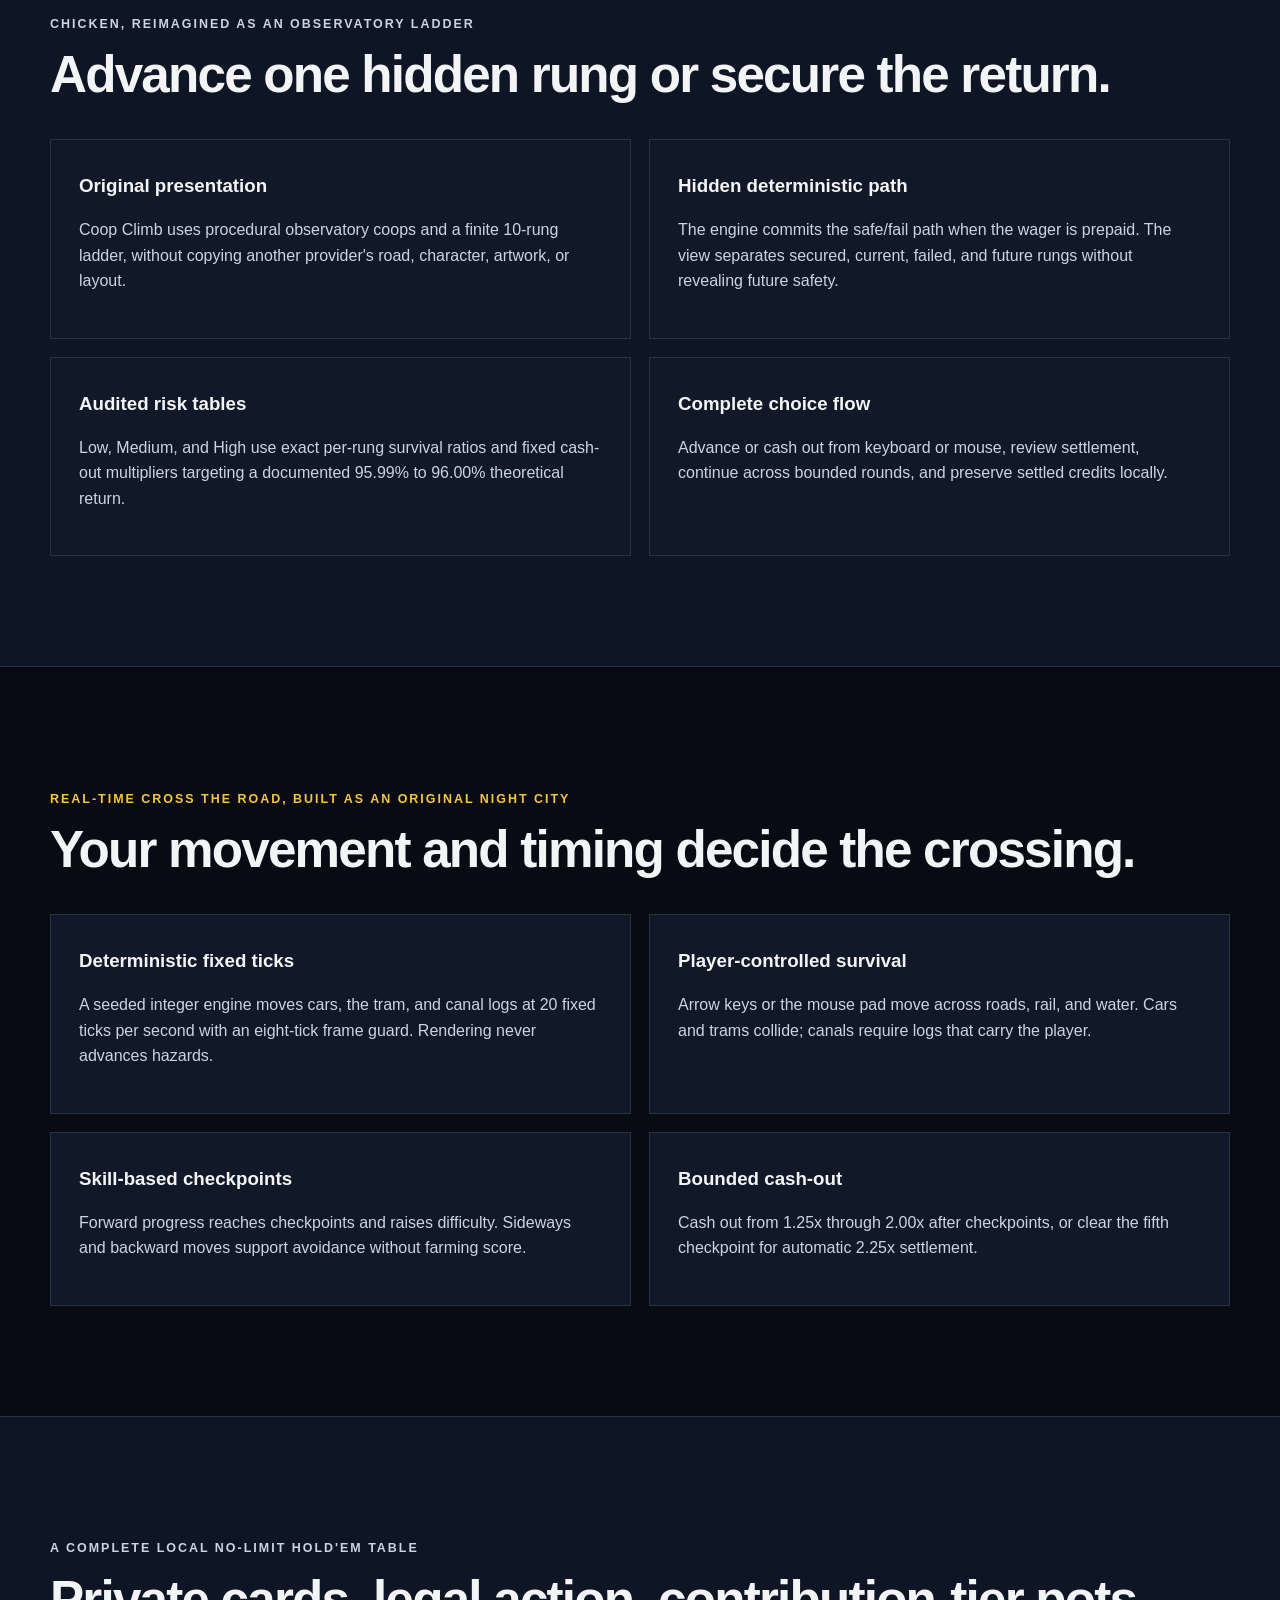
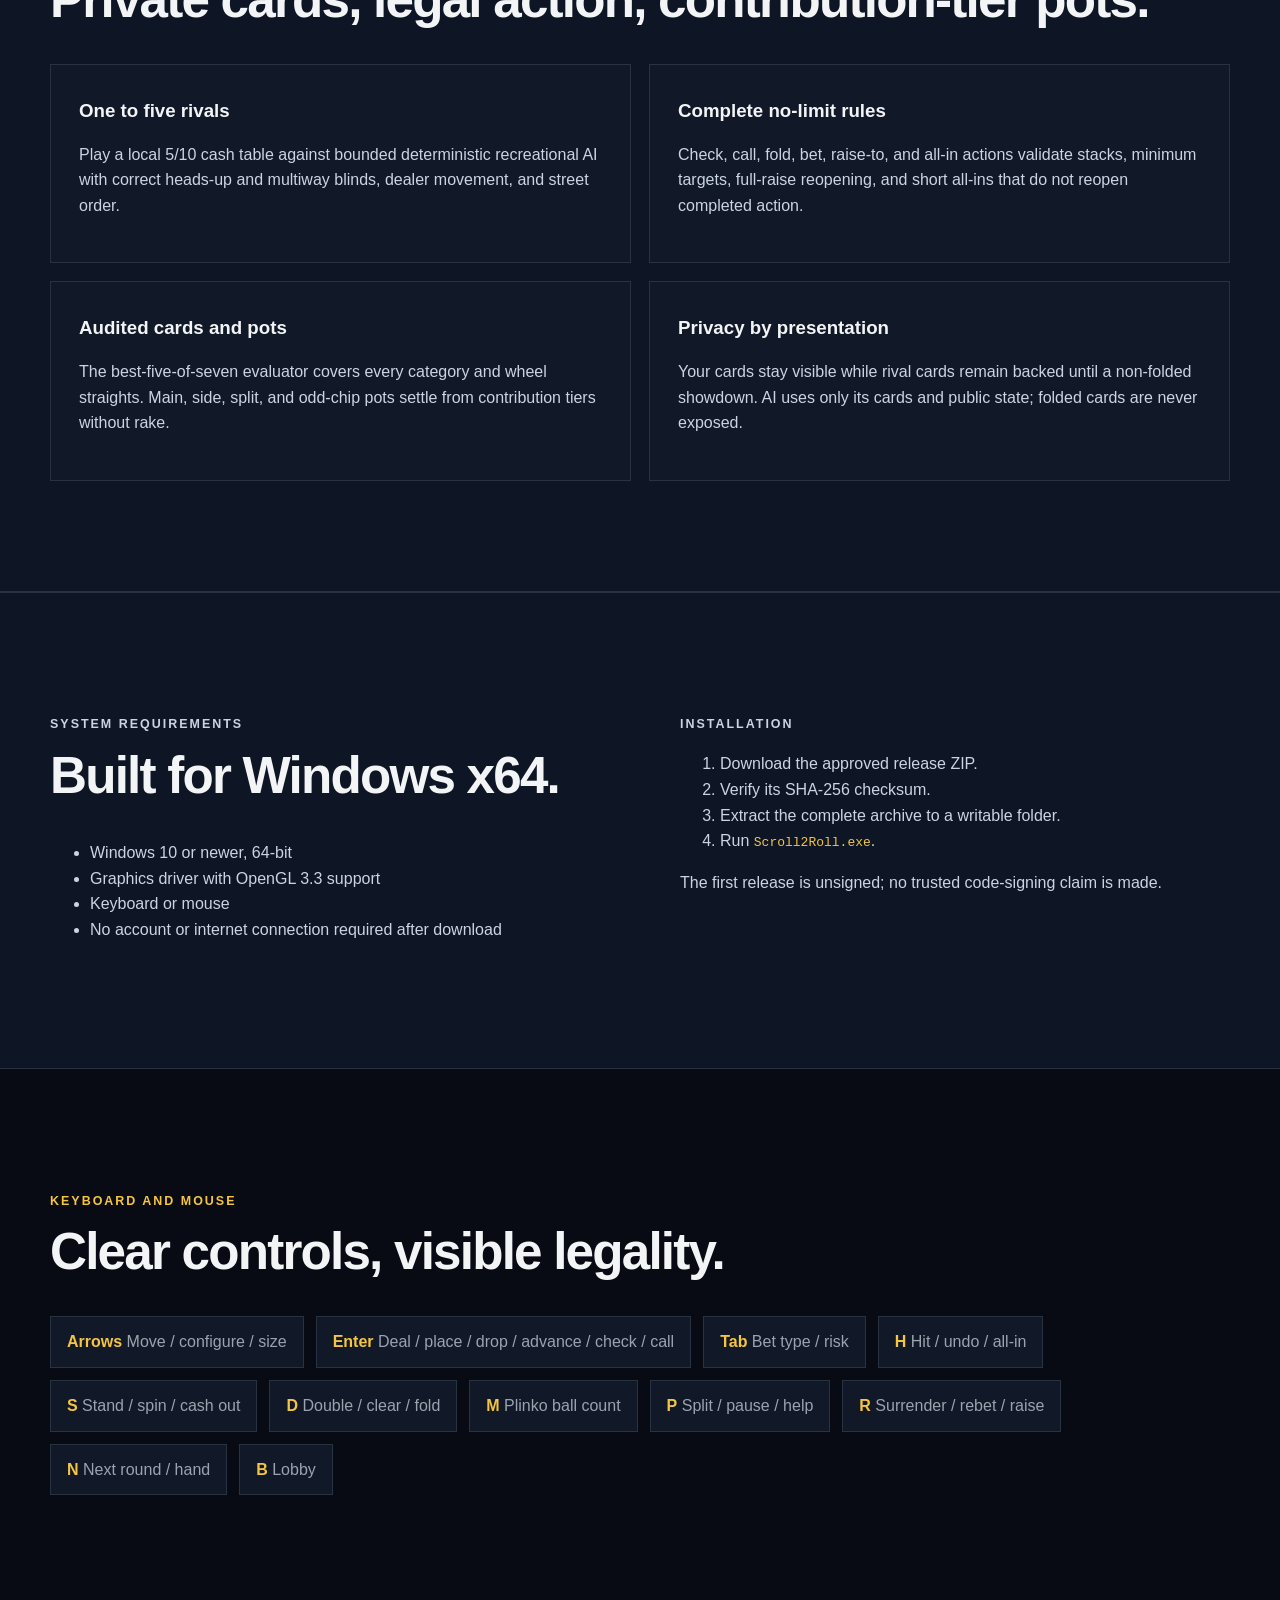
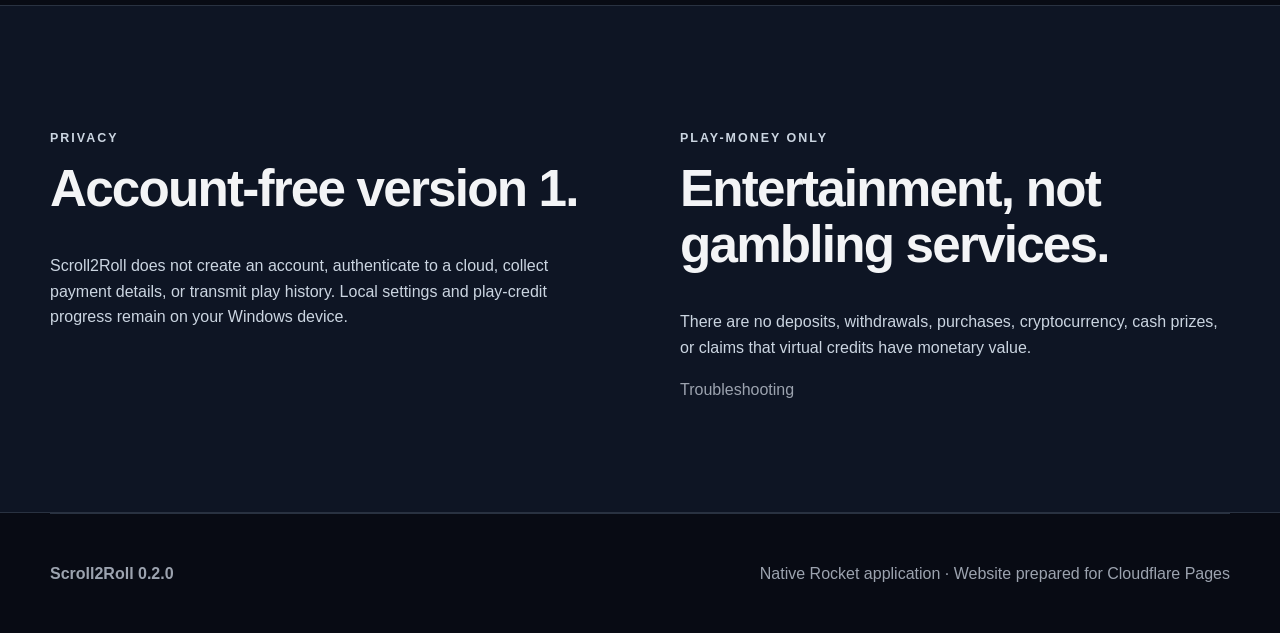
==== commit fae4245f: "Add complete No-Limit Holdem game" ====
--- a/website/index.html
+++ b/website/index.html
@@ -3,7 +3,7 @@
 <head>
   <meta charset="utf-8">
   <meta name="viewport" content="width=device-width, initial-scale=1">
-  <meta name="description" content="Scroll2Roll is a local, account-free, play-money Blackjack, European Roulette, Plinko, Coop Climb, and Midnight Crossing casino for Windows x64.">
+  <meta name="description" content="Scroll2Roll is a local, account-free, play-money Blackjack, European Roulette, Plinko, Coop Climb, Midnight Crossing, and No-Limit Hold'em casino for Windows x64.">
   <title>Scroll2Roll — Play-money casino for Windows</title>
   <link rel="stylesheet" href="styles.css">
 </head>
@@ -16,6 +16,7 @@
       <a href="#plinko">Plinko</a>
       <a href="#coop-climb">Coop Climb</a>
       <a href="#midnight-crossing">Midnight Crossing</a>
+      <a href="#holdem">Hold'em</a>
       <a href="#install">Installation</a>
       <a href="#privacy">Privacy</a>
     </nav>
@@ -26,7 +27,7 @@
       <div>
         <p class="eyebrow">Native Rocket 2.0 · Windows x64</p>
         <h1>A polished casino table that stays on your PC.</h1>
-        <p class="lede">Scroll2Roll includes complete Blackjack, European Roulette, Plinko, Coop Climb, and the real-time Midnight Crossing with exact play-credit settlement and a reusable casino lobby. No account. No cloud save. No real-money wagering.</p>
+        <p class="lede">Scroll2Roll includes complete Blackjack, European Roulette, Plinko, Coop Climb, real-time Midnight Crossing, and No-Limit Hold'em with exact play-credit settlement and a reusable casino lobby. No account. No cloud save. No real-money wagering.</p>
         <div class="actions">
           <a class="button primary" href="downloads/Scroll2Roll-0.2.0-windows-x64.zip">Download 0.2.0 for Windows</a>
           <a class="button secondary" href="#controls">View controls</a>
@@ -101,6 +102,19 @@
       </div>
     </section>
 
+    <section id="holdem" class="section band">
+      <div class="wrap">
+        <p class="eyebrow">A complete local No-Limit Hold'em table</p>
+        <h2>Private cards, legal action, contribution-tier pots.</h2>
+        <div class="feature-grid">
+          <article><h3>One to five rivals</h3><p>Play a local 5/10 cash table against bounded deterministic recreational AI with correct heads-up and multiway blinds, dealer movement, and street order.</p></article>
+          <article><h3>Complete no-limit rules</h3><p>Check, call, fold, bet, raise-to, and all-in actions validate stacks, minimum targets, full-raise reopening, and short all-ins that do not reopen completed action.</p></article>
+          <article><h3>Audited cards and pots</h3><p>The best-five-of-seven evaluator covers every category and wheel straights. Main, side, split, and odd-chip pots settle from contribution tiers without rake.</p></article>
+          <article><h3>Privacy by presentation</h3><p>Your cards stay visible while rival cards remain backed until a non-folded showdown. AI uses only its cards and public state; folded cards are never exposed.</p></article>
+        </div>
+      </div>
+    </section>
+
     <section id="install" class="section band">
       <div class="wrap split">
         <div><p class="eyebrow">System requirements</p><h2>Built for Windows x64.</h2><ul><li>Windows 10 or newer, 64-bit</li><li>Graphics driver with OpenGL 3.3 support</li><li>Keyboard or mouse</li><li>No account or internet connection required after download</li></ul></div>
@@ -110,7 +124,7 @@
 
     <section id="controls" class="section wrap">
       <p class="eyebrow">Keyboard and mouse</p><h2>Clear controls, visible legality.</h2>
-      <div class="controls"><span><kbd>Arrows</kbd> Move / configure</span><span><kbd>Enter</kbd> Deal / place / drop / advance / start</span><span><kbd>Tab</kbd> Bet type / risk</span><span><kbd>H</kbd> Hit / undo</span><span><kbd>S</kbd> Stand / spin / cash out</span><span><kbd>D</kbd> Double / clear</span><span><kbd>M</kbd> Plinko ball count</span><span><kbd>P</kbd> Split / pause / help</span><span><kbd>R</kbd> Surrender / rebet</span><span><kbd>N</kbd> Next round</span><span><kbd>B</kbd> Lobby</span></div>
+      <div class="controls"><span><kbd>Arrows</kbd> Move / configure / size</span><span><kbd>Enter</kbd> Deal / place / drop / advance / check / call</span><span><kbd>Tab</kbd> Bet type / risk</span><span><kbd>H</kbd> Hit / undo / all-in</span><span><kbd>S</kbd> Stand / spin / cash out</span><span><kbd>D</kbd> Double / clear / fold</span><span><kbd>M</kbd> Plinko ball count</span><span><kbd>P</kbd> Split / pause / help</span><span><kbd>R</kbd> Surrender / rebet / raise</span><span><kbd>N</kbd> Next round / hand</span><span><kbd>B</kbd> Lobby</span></div>
     </section>
 
     <section id="privacy" class="section band">
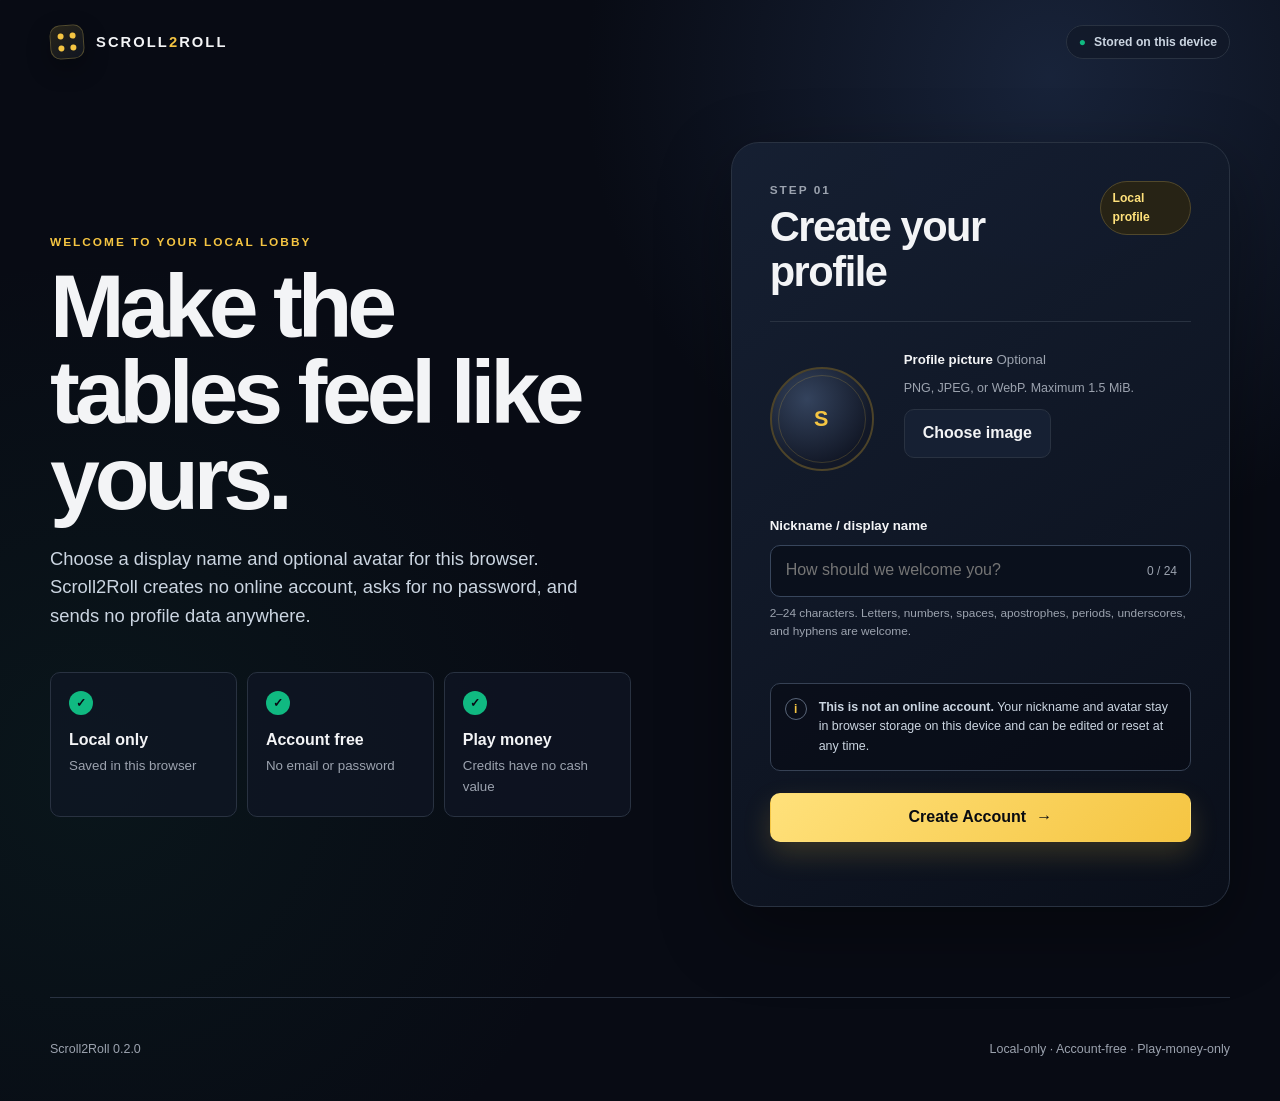
==== commit 75ccdb90: "Redesign static website experience" ====
--- a/website/index.html
+++ b/website/index.html
@@ -1,137 +1,90 @@
 <!doctype html>
-<html lang="en">
+<html lang="en" data-page="profile">
 <head>
   <meta charset="utf-8">
   <meta name="viewport" content="width=device-width, initial-scale=1">
-  <meta name="description" content="Scroll2Roll is a local, account-free, play-money Blackjack, European Roulette, Plinko, Coop Climb, Midnight Crossing, and No-Limit Hold'em casino for Windows x64.">
-  <title>Scroll2Roll — Play-money casino for Windows</title>
+  <meta name="description" content="Create a private, local-only Scroll2Roll display profile before exploring the Windows game catalog.">
+  <meta name="color-scheme" content="dark">
+  <title>Create your local profile | Scroll2Roll</title>
   <link rel="stylesheet" href="styles.css">
+  <script src="app.js" defer></script>
 </head>
-<body>
-  <header class="nav wrap">
-    <a class="brand" href="#top" aria-label="Scroll2Roll home">SCROLL<span>2</span>ROLL</a>
-    <nav aria-label="Primary navigation">
-      <a href="#blackjack">Blackjack</a>
-      <a href="#roulette">Roulette</a>
-      <a href="#plinko">Plinko</a>
-      <a href="#coop-climb">Coop Climb</a>
-      <a href="#midnight-crossing">Midnight Crossing</a>
-      <a href="#holdem">Hold'em</a>
-      <a href="#install">Installation</a>
-      <a href="#privacy">Privacy</a>
-    </nav>
+<body class="profile-page">
+  <a class="skip-link" href="#main-content">Skip to content</a>
+  <header class="site-header shell" aria-label="Site header">
+    <a class="brand" href="index.html" aria-label="Scroll2Roll profile">
+      <span class="brand-mark" aria-hidden="true"><i></i><i></i></span>
+      <span>SCROLL<span>2</span>ROLL</span>
+    </a>
+    <div class="privacy-chip"><span aria-hidden="true">●</span> Stored on this device</div>
   </header>
 
-  <main id="top">
-    <section class="hero wrap">
-      <div>
-        <p class="eyebrow">Native Rocket 2.0 · Windows x64</p>
-        <h1>A polished casino table that stays on your PC.</h1>
-        <p class="lede">Scroll2Roll includes complete Blackjack, European Roulette, Plinko, Coop Climb, real-time Midnight Crossing, and No-Limit Hold'em with exact play-credit settlement and a reusable casino lobby. No account. No cloud save. No real-money wagering.</p>
-        <div class="actions">
-          <a class="button primary" href="downloads/Scroll2Roll-0.2.0-windows-x64.zip">Download 0.2.0 for Windows</a>
-          <a class="button secondary" href="#controls">View controls</a>
-        </div>
-        <p class="fine">Local unsigned release candidate. Verify the included SHA-256 checksums. Credits have no monetary value.</p>
-      </div>
-      <div class="app-preview" role="img" aria-label="Stylized preview of the Scroll2Roll Blackjack table">
-        <div class="preview-bar"><span></span><strong>BLACKJACK</strong><em>Credits 1,000</em></div>
-        <div class="dealer"><small>DEALER</small><div class="cards"><b>A<br><i>H</i></b><b class="back">S2R</b></div></div>
-        <div class="table-copy">Dealer stands on soft 17</div>
-        <div class="player"><small>YOUR HAND</small><div class="cards"><b>10<br><i>S</i></b><b>8<br><i>D</i></b></div><strong>Total 18</strong></div>
-        <div class="preview-actions"><span>Hit</span><span>Stand</span><span>Double</span><span>Split</span></div>
-      </div>
+  <main id="main-content" class="profile-shell shell">
+    <section class="profile-intro" aria-labelledby="profile-title">
+      <p class="eyebrow">Welcome to your local lobby</p>
+      <h1 id="profile-title">Make the tables feel like yours.</h1>
+      <p class="lede">Choose a display name and optional avatar for this browser. Scroll2Roll creates no online account, asks for no password, and sends no profile data anywhere.</p>
+      <ul class="trust-list" aria-label="Profile privacy summary">
+        <li><span aria-hidden="true">✓</span><strong>Local only</strong><small>Saved in this browser</small></li>
+        <li><span aria-hidden="true">✓</span><strong>Account free</strong><small>No email or password</small></li>
+        <li><span aria-hidden="true">✓</span><strong>Play money</strong><small>Credits have no cash value</small></li>
+      </ul>
     </section>
 
-    <section id="roulette" class="section band">
-      <div class="wrap">
-        <p class="eyebrow">The complete European wheel</p>
-        <h2>Every table position, one deterministic result.</h2>
-        <div class="feature-grid">
-          <article><h3>Complete betting layout</h3><p>Place straight, split, street, corner, six-line, basket, dozen, column, red/black, odd/even, and low/high bets with chips, undo, clear, repeat, and rebet.</p></article>
-          <article><h3>Correct single-zero payouts</h3><p>The rendering-independent engine validates table geometry and settles every simultaneous wager with documented European Roulette odds.</p></article>
-          <article><h3>Auditable animation</h3><p>An explicit seeded engine result is locked before the procedural wheel moves. Animation follows that result and never rerolls it.</p></article>
-          <article><h3>Keyboard and mouse</h3><p>Use the complete clickable table or cycle every bet family and legal target from the keyboard, with visible help and disabled states.</p></article>
+    <section class="profile-card" aria-labelledby="form-title">
+      <div class="profile-card-heading">
+        <div>
+          <p class="step-label">Step 01</p>
+          <h2 id="form-title">Create your profile</h2>
         </div>
+        <span class="local-badge">Local profile</span>
       </div>
-    </section>
 
-    <section id="plinko" class="section wrap">
-      <p class="eyebrow">Audited probability, visible paths</p>
-      <h2>Plinko with published return math.</h2>
-      <div class="feature-grid">
-        <article><h3>Choose the board</h3><p>Configure 8 through 16 rows, Low, Medium, or High risk, a per-ball stake, and a finite batch of as many as 10 balls.</p></article>
-        <article><h3>Exact expected return</h3><p>Every symmetric multiplier table is checked against exact binomial landing probabilities for a documented 95.99% to 96.00% theoretical return.</p></article>
-        <article><h3>Committed outcomes</h3><p>The engine prepays the batch and fixes every seeded left/right path before animation. Rendering follows each path and cannot change its bucket.</p></article>
-        <article><h3>Responsive play</h3><p>The peg field scales down to the supported 800x600 window while keyboard and mouse controls stay separate, readable, and bounded.</p></article>
-      </div>
-    </section>
+      <form id="profile-form" novalidate>
+        <div class="avatar-editor">
+          <div class="avatar-preview avatar-preview-large" data-avatar-preview aria-label="Avatar preview">
+            <img data-avatar-image alt="Selected profile picture preview" hidden>
+            <span data-avatar-fallback aria-hidden="true">S2</span>
+          </div>
+          <div class="avatar-copy">
+            <label class="field-label" for="avatar-input">Profile picture <span>Optional</span></label>
+            <p>PNG, JPEG, or WebP. Maximum 1.5 MiB.</p>
+            <div class="avatar-actions">
+              <label class="button button-secondary file-button" for="avatar-input"><span data-avatar-action>Choose image</span></label>
+              <input id="avatar-input" name="avatar" type="file" accept="image/png,image/jpeg,image/webp">
+              <button class="text-button danger-text" id="remove-avatar" type="button" hidden>Remove</button>
+            </div>
+            <p class="field-message" id="avatar-error" role="alert"></p>
+          </div>
+        </div>
 
-    <section id="blackjack" class="section wrap">
-      <p class="eyebrow">The first complete table</p>
-      <h2>Blackjack rules you can trust.</h2>
-      <div class="feature-grid">
-        <article><h3>Complete actions</h3><p>Hit, Stand, Double Down, Split, and Late Surrender are enabled only when the tested engine says they are legal.</p></article>
-        <article><h3>Table-correct payouts</h3><p>Integer play credits preserve exact 3:2 Blackjack payouts, pushes, surrender refunds, doubles, splits, wins, and losses.</p></article>
-        <article><h3>Real round flow</h3><p>Play alongside as many as five deterministic AI players, watch the dealer finish, review settlement, and continue across multiple rounds.</p></article>
-        <article><h3>Local by design</h3><p>Settings and approved play-credit progress stay in a versioned local file with safe recovery from missing or invalid data.</p></article>
-      </div>
-    </section>
+        <div class="field-group">
+          <label class="field-label" for="nickname">Nickname / display name</label>
+          <div class="input-wrap">
+            <input id="nickname" name="nickname" type="text" minlength="2" maxlength="24" autocomplete="nickname" required aria-describedby="nickname-hint nickname-error" placeholder="How should we welcome you?">
+            <span id="name-count" aria-hidden="true">0 / 24</span>
+          </div>
+          <p id="nickname-hint" class="field-hint">2–24 characters. Letters, numbers, spaces, apostrophes, periods, underscores, and hyphens are welcome.</p>
+          <p class="field-message" id="nickname-error" role="alert"></p>
+        </div>
 
-    <section id="coop-climb" class="section band">
-      <div class="wrap">
-        <p class="eyebrow">Chicken, reimagined as an observatory ladder</p>
-        <h2>Advance one hidden rung or secure the return.</h2>
-        <div class="feature-grid">
-          <article><h3>Original presentation</h3><p>Coop Climb uses procedural observatory coops and a finite 10-rung ladder, without copying another provider's road, character, artwork, or layout.</p></article>
-          <article><h3>Hidden deterministic path</h3><p>The engine commits the safe/fail path when the wager is prepaid. The view separates secured, current, failed, and future rungs without revealing future safety.</p></article>
-          <article><h3>Audited risk tables</h3><p>Low, Medium, and High use exact per-rung survival ratios and fixed cash-out multipliers targeting a documented 95.99% to 96.00% theoretical return.</p></article>
-          <article><h3>Complete choice flow</h3><p>Advance or cash out from keyboard or mouse, review settlement, continue across bounded rounds, and preserve settled credits locally.</p></article>
+        <div class="profile-note">
+          <span class="note-icon" aria-hidden="true">i</span>
+          <p><strong>This is not an online account.</strong> Your nickname and avatar stay in browser storage on this device and can be edited or reset at any time.</p>
         </div>
-      </div>
-    </section>
 
-    <section id="midnight-crossing" class="section wrap">
-      <p class="eyebrow">Real-time Cross the Road, built as an original night city</p>
-      <h2>Your movement and timing decide the crossing.</h2>
-      <div class="feature-grid">
-        <article><h3>Deterministic fixed ticks</h3><p>A seeded integer engine moves cars, the tram, and canal logs at 20 fixed ticks per second with an eight-tick frame guard. Rendering never advances hazards.</p></article>
-        <article><h3>Player-controlled survival</h3><p>Arrow keys or the mouse pad move across roads, rail, and water. Cars and trams collide; canals require logs that carry the player.</p></article>
-        <article><h3>Skill-based checkpoints</h3><p>Forward progress reaches checkpoints and raises difficulty. Sideways and backward moves support avoidance without farming score.</p></article>
-        <article><h3>Bounded cash-out</h3><p>Cash out from 1.25x through 2.00x after checkpoints, or clear the fifth checkpoint for automatic 2.25x settlement.</p></article>
-      </div>
-    </section>
-
-    <section id="holdem" class="section band">
-      <div class="wrap">
-        <p class="eyebrow">A complete local No-Limit Hold'em table</p>
-        <h2>Private cards, legal action, contribution-tier pots.</h2>
-        <div class="feature-grid">
-          <article><h3>One to five rivals</h3><p>Play a local 5/10 cash table against bounded deterministic recreational AI with correct heads-up and multiway blinds, dealer movement, and street order.</p></article>
-          <article><h3>Complete no-limit rules</h3><p>Check, call, fold, bet, raise-to, and all-in actions validate stacks, minimum targets, full-raise reopening, and short all-ins that do not reopen completed action.</p></article>
-          <article><h3>Audited cards and pots</h3><p>The best-five-of-seven evaluator covers every category and wheel straights. Main, side, split, and odd-chip pots settle from contribution tiers without rake.</p></article>
-          <article><h3>Privacy by presentation</h3><p>Your cards stay visible while rival cards remain backed until a non-folded showdown. AI uses only its cards and public state; folded cards are never exposed.</p></article>
-        </div>
-      </div>
-    </section>
-
-    <section id="install" class="section band">
-      <div class="wrap split">
-        <div><p class="eyebrow">System requirements</p><h2>Built for Windows x64.</h2><ul><li>Windows 10 or newer, 64-bit</li><li>Graphics driver with OpenGL 3.3 support</li><li>Keyboard or mouse</li><li>No account or internet connection required after download</li></ul></div>
-        <div><p class="eyebrow">Installation</p><ol><li>Download the approved release ZIP.</li><li>Verify its SHA-256 checksum.</li><li>Extract the complete archive to a writable folder.</li><li>Run <code>Scroll2Roll.exe</code>.</li></ol><p>The first release is unsigned; no trusted code-signing claim is made.</p></div>
-      </div>
-    </section>
-
-    <section id="controls" class="section wrap">
-      <p class="eyebrow">Keyboard and mouse</p><h2>Clear controls, visible legality.</h2>
-      <div class="controls"><span><kbd>Arrows</kbd> Move / configure / size</span><span><kbd>Enter</kbd> Deal / place / drop / advance / check / call</span><span><kbd>Tab</kbd> Bet type / risk</span><span><kbd>H</kbd> Hit / undo / all-in</span><span><kbd>S</kbd> Stand / spin / cash out</span><span><kbd>D</kbd> Double / clear / fold</span><span><kbd>M</kbd> Plinko ball count</span><span><kbd>P</kbd> Split / pause / help</span><span><kbd>R</kbd> Surrender / rebet / raise</span><span><kbd>N</kbd> Next round / hand</span><span><kbd>B</kbd> Lobby</span></div>
-    </section>
-
-    <section id="privacy" class="section band">
-      <div class="wrap split"><div><p class="eyebrow">Privacy</p><h2>Account-free version 1.</h2><p>Scroll2Roll does not create an account, authenticate to a cloud, collect payment details, or transmit play history. Local settings and play-credit progress remain on your Windows device.</p></div><div><p class="eyebrow">Play-money only</p><h2>Entertainment, not gambling services.</h2><p>There are no deposits, withdrawals, purchases, cryptocurrency, cash prizes, or claims that virtual credits have monetary value.</p><a href="../docs/TROUBLESHOOTING.md">Troubleshooting</a></div></div>
+        <button class="button button-primary button-full" id="profile-submit" type="submit">Create Account <span aria-hidden="true">→</span></button>
+        <button class="button button-quiet button-full" id="continue-profile" type="button" hidden>Continue to Play</button>
+        <button class="text-button reset-profile" type="button" data-reset-profile hidden>Reset local profile</button>
+        <p id="profile-status" class="form-status" aria-live="polite"></p>
+      </form>
+      <noscript><p class="noscript">JavaScript is required only to save this local browser profile. The Windows application itself remains native and account-free.</p></noscript>
     </section>
   </main>
 
-  <footer class="wrap"><strong>Scroll2Roll 0.2.0</strong><span>Native Rocket application · Website prepared for Cloudflare Pages</span></footer>
+  <footer class="site-footer shell">
+    <span>Scroll2Roll 0.2.0</span>
+    <span>Local-only · Account-free · Play-money-only</span>
+  </footer>
 </body>
 </html>
--- a/website/styles.css
+++ b/website/styles.css
@@ -1 +1,273 @@
-:root{--bg:#080b14;--panel:#111827;--gold:#f5c542;--green:#10b981;--red:#ef4444;--text:#f3f4f6;--muted:#9ca3af;--border:#293241;--max:1180px}*{box-sizing:border-box}html{scroll-behavior:smooth}body{margin:0;background:radial-gradient(circle at 75% 10%,#15213a 0,var(--bg) 38%);color:var(--text);font-family:Inter,Segoe UI,Arial,sans-serif;line-height:1.6}.wrap{width:min(var(--max),calc(100% - 40px));margin:auto}.nav{height:84px;display:flex;align-items:center;justify-content:space-between}.brand{color:var(--text);font-weight:900;letter-spacing:.12em;text-decoration:none}.brand span{color:var(--gold)}nav{display:flex;gap:24px}nav a,section a{color:var(--muted);text-decoration:none}nav a:hover,section a:hover{color:var(--gold)}.hero{min-height:660px;display:grid;grid-template-columns:1.05fr .95fr;gap:72px;align-items:center;padding:64px 0 100px}.eyebrow{color:var(--gold);font-size:.78rem;font-weight:800;letter-spacing:.16em;text-transform:uppercase}h1{font-size:clamp(2.8rem,6vw,5.7rem);line-height:1.02;margin:.35em 0 .3em;letter-spacing:-.055em}h2{font-size:clamp(2rem,4vw,3.5rem);line-height:1.1;margin:.2em 0 .7em;letter-spacing:-.035em}h3{margin:.15em 0 .5em}.lede{max-width:680px;color:#cbd5e1;font-size:1.15rem}.actions{display:flex;gap:14px;flex-wrap:wrap;margin:34px 0 16px}.button{padding:14px 20px;border:1px solid var(--border);font-weight:800}.button.primary{background:var(--gold);border-color:var(--gold);color:var(--bg)}.button.secondary{background:var(--panel);color:var(--text)}.fine{font-size:.82rem;color:var(--muted)}.app-preview{min-height:455px;border:1px solid var(--border);background:linear-gradient(145deg,#111827,#0b1220);padding:24px;box-shadow:0 30px 80px #0008;position:relative}.preview-bar{display:flex;justify-content:space-between;color:var(--gold);border-bottom:1px solid var(--border);padding-bottom:15px}.preview-bar span{width:8px;height:8px;background:var(--green);border-radius:50%}.preview-bar em{color:var(--green);font-style:normal}.dealer,.player{margin-top:26px}.dealer small,.player small{color:var(--muted);letter-spacing:.12em}.cards{display:flex;gap:8px;margin:9px 0}.cards b{display:block;width:58px;height:80px;background:#f8fafc;color:#111827;padding:7px;font-size:1.15rem}.cards i{font-style:normal;color:var(--red)}.cards .back{display:grid;place-items:center;background:#1a2740;color:var(--gold);border:2px solid var(--border)}.table-copy{position:absolute;right:24px;top:100px;color:var(--muted);font-size:.8rem}.player{position:absolute;left:24px;bottom:82px}.preview-actions{position:absolute;left:24px;right:24px;bottom:22px;display:grid;grid-template-columns:repeat(4,1fr);gap:8px}.preview-actions span{border:1px solid var(--border);padding:8px;text-align:center;font-size:.78rem}.preview-actions span:first-child{background:var(--gold);color:var(--bg);font-weight:800}.section{padding:110px 0}.feature-grid{display:grid;grid-template-columns:repeat(2,1fr);gap:18px}.feature-grid article{background:var(--panel);border:1px solid var(--border);padding:28px}.feature-grid p,.band p,.band li{color:#cbd5e1}.band{background:#0e1524;border-block:1px solid var(--border)}.split{display:grid;grid-template-columns:1fr 1fr;gap:80px}.controls{display:flex;flex-wrap:wrap;gap:12px}.controls span{background:var(--panel);border:1px solid var(--border);padding:12px 16px;color:var(--muted)}kbd{color:var(--gold);font:inherit;font-weight:900}code{color:var(--gold)}footer{min-height:120px;display:flex;justify-content:space-between;align-items:center;color:var(--muted);border-top:1px solid var(--border)}@media(max-width:850px){nav{display:none}.hero,.split{grid-template-columns:1fr}.hero{gap:30px}.feature-grid{grid-template-columns:1fr}.app-preview{min-height:430px}.section{padding:76px 0}footer{display:block;padding:34px 0}footer span{display:block;margin-top:8px}}
+:root {
+  color-scheme: dark;
+  --bg: #080b14;
+  --bg-deep: #05070d;
+  --panel: #111827;
+  --panel-soft: #162033;
+  --panel-hover: #1a2740;
+  --gold: #f5c542;
+  --gold-soft: #ffe17b;
+  --green: #10b981;
+  --red: #ef4444;
+  --text: #f3f4f6;
+  --muted: #9ca3af;
+  --muted-light: #cbd5e1;
+  --border: #293241;
+  --focus: #7dd3fc;
+  --radius-sm: 10px;
+  --radius: 18px;
+  --radius-lg: 28px;
+  --shadow: 0 24px 70px rgba(0, 0, 0, .36);
+  --shell: 1180px;
+  --ease: 180ms ease;
+}
+
+* { box-sizing: border-box; }
+[hidden] { display: none !important; }
+html { scroll-behavior: smooth; }
+body {
+  min-height: 100vh;
+  margin: 0;
+  color: var(--text);
+  background:
+    radial-gradient(circle at 82% 7%, rgba(34, 50, 81, .62), transparent 29rem),
+    radial-gradient(circle at 7% 70%, rgba(22, 101, 78, .12), transparent 32rem),
+    var(--bg);
+  font-family: Inter, "Segoe UI", Arial, sans-serif;
+  line-height: 1.55;
+}
+body::before {
+  position: fixed;
+  inset: 0;
+  z-index: -1;
+  content: "";
+  opacity: .16;
+  pointer-events: none;
+  background-image: linear-gradient(rgba(255,255,255,.028) 1px, transparent 1px), linear-gradient(90deg, rgba(255,255,255,.028) 1px, transparent 1px);
+  background-size: 64px 64px;
+  mask-image: linear-gradient(to bottom, black, transparent 88%);
+}
+
+button, input { font: inherit; }
+button, a { -webkit-tap-highlight-color: transparent; }
+a { color: inherit; }
+img, svg { display: block; max-width: 100%; }
+code { color: var(--gold-soft); overflow-wrap: anywhere; }
+
+.shell { width: min(var(--shell), calc(100% - 40px)); margin-inline: auto; }
+.skip-link { position: fixed; top: 10px; left: 10px; z-index: 100; padding: 10px 14px; color: var(--bg); background: var(--focus); transform: translateY(-160%); }
+.skip-link:focus { transform: translateY(0); }
+:focus-visible { outline: 3px solid var(--focus); outline-offset: 3px; }
+
+.site-header { min-height: 84px; display: flex; align-items: center; justify-content: space-between; gap: 24px; }
+.brand { display: inline-flex; align-items: center; gap: 12px; font-size: .92rem; font-weight: 900; letter-spacing: .14em; text-decoration: none; }
+.brand > span:last-child span { color: var(--gold); }
+.brand-mark { width: 34px; height: 34px; display: grid; place-items: center; position: relative; border: 1px solid #534c2f; border-radius: 10px; background: linear-gradient(145deg, #282519, #101521); transform: rotate(-4deg); box-shadow: 0 9px 24px rgba(0,0,0,.32); }
+.brand-mark::before, .brand-mark::after, .brand-mark i { position: absolute; width: 6px; height: 6px; content: ""; border-radius: 50%; background: var(--gold); }
+.brand-mark::before { left: 7px; top: 7px; }
+.brand-mark::after { right: 7px; bottom: 7px; }
+.brand-mark i:first-child { right: 7px; top: 7px; }
+.brand-mark i:last-child { left: 7px; bottom: 7px; }
+
+.privacy-chip, .local-badge, .status-badge, .platform-badge { display: inline-flex; align-items: center; gap: 8px; border: 1px solid var(--border); border-radius: 999px; padding: 7px 12px; color: var(--muted-light); background: rgba(17,24,39,.72); font-size: .76rem; font-weight: 750; }
+.privacy-chip span { color: var(--green); font-size: .75rem; }
+
+.profile-shell { min-height: calc(100vh - 188px); display: grid; grid-template-columns: 1fr .86fr; align-items: center; gap: clamp(42px, 8vw, 100px); padding-block: 58px 90px; }
+.profile-intro { max-width: 620px; }
+.eyebrow, .step-label { margin: 0 0 12px; color: var(--gold); font-size: .74rem; font-weight: 850; letter-spacing: .17em; text-transform: uppercase; }
+h1, h2, h3, p { margin-top: 0; }
+h1 { margin-bottom: 24px; font-size: clamp(3.1rem, 7vw, 6.2rem); line-height: .96; letter-spacing: -.058em; }
+h2 { margin-bottom: 12px; font-size: clamp(1.8rem, 4vw, 2.6rem); line-height: 1.08; letter-spacing: -.035em; }
+h3 { margin-bottom: 8px; line-height: 1.2; }
+.lede { color: var(--muted-light); font-size: clamp(1rem, 2vw, 1.15rem); }
+.trust-list { display: grid; grid-template-columns: repeat(3, 1fr); gap: 10px; margin: 42px 0 0; padding: 0; list-style: none; }
+.trust-list li { min-height: 112px; padding: 18px; border: 1px solid var(--border); border-radius: var(--radius-sm); background: rgba(17,24,39,.62); }
+.trust-list li > span { display: grid; width: 24px; height: 24px; margin-bottom: 13px; place-items: center; border-radius: 50%; color: var(--bg); background: var(--green); font-size: .78rem; font-weight: 900; }
+.trust-list strong, .trust-list small { display: block; }
+.trust-list small { margin-top: 3px; color: var(--muted); }
+
+.profile-card { padding: clamp(24px, 4vw, 38px); border: 1px solid var(--border); border-radius: var(--radius-lg); background: linear-gradient(145deg, rgba(22,32,51,.98), rgba(10,15,26,.98)); box-shadow: var(--shadow); }
+.profile-card-heading { display: flex; align-items: flex-start; justify-content: space-between; gap: 20px; padding-bottom: 26px; border-bottom: 1px solid var(--border); }
+.profile-card-heading h2 { margin: 0; }
+.step-label { color: var(--muted); margin-bottom: 6px; }
+.local-badge { color: var(--gold-soft); border-color: #51482b; background: #272315; }
+.avatar-editor { display: grid; grid-template-columns: 112px 1fr; gap: 22px; align-items: center; padding-block: 28px; }
+.avatar-preview { position: relative; overflow: hidden; display: grid; flex: 0 0 auto; place-items: center; border: 2px solid #4c4329; border-radius: 50%; color: var(--gold); background: radial-gradient(circle at 35% 30%, #34435d, #121827 70%); font-weight: 900; letter-spacing: .04em; }
+.avatar-preview::after { position: absolute; inset: 6px; content: ""; border: 1px solid rgba(245,197,66,.18); border-radius: inherit; pointer-events: none; }
+.avatar-preview img { width: 100%; height: 100%; object-fit: cover; }
+.avatar-preview-large { width: 104px; height: 104px; font-size: 1.35rem; }
+.avatar-copy p { margin: 5px 0 11px; color: var(--muted); font-size: .78rem; }
+.field-label { display: block; margin-bottom: 8px; color: var(--text); font-size: .83rem; font-weight: 800; }
+.field-label span { color: var(--muted); font-weight: 500; }
+.avatar-actions { display: flex; align-items: center; gap: 14px; }
+#avatar-input { position: absolute; width: 1px; height: 1px; overflow: hidden; clip: rect(0 0 0 0); clip-path: inset(50%); white-space: nowrap; }
+.file-button { cursor: pointer; }
+.field-group { margin-bottom: 22px; }
+.input-wrap { position: relative; }
+.input-wrap input { width: 100%; min-height: 52px; padding: 12px 86px 12px 15px; border: 1px solid #38465c; border-radius: var(--radius-sm); color: var(--text); background: #0a101c; transition: border-color var(--ease), box-shadow var(--ease); }
+.input-wrap input:hover { border-color: #566782; }
+.input-wrap input:focus { border-color: var(--focus); box-shadow: 0 0 0 3px rgba(125,211,252,.12); outline: none; }
+.input-wrap input[aria-invalid="true"] { border-color: var(--red); }
+.input-wrap span { position: absolute; right: 14px; top: 50%; color: var(--muted); font-size: .75rem; transform: translateY(-50%); }
+.field-hint, .field-message { margin: 7px 0 0; font-size: .74rem; }
+.field-hint { color: var(--muted); }
+.field-message { min-height: 1.15em; color: #fca5a5; }
+.profile-note { display: flex; gap: 12px; margin: 22px 0; padding: 14px; border: 1px solid #364154; border-radius: var(--radius-sm); background: rgba(8,11,20,.62); }
+.profile-note p { margin: 0; color: var(--muted-light); font-size: .78rem; }
+.note-icon { display: grid; width: 22px; height: 22px; flex: 0 0 auto; place-items: center; border: 1px solid #596579; border-radius: 50%; color: var(--gold); font-size: .75rem; font-weight: 900; }
+
+.button { min-height: 46px; display: inline-flex; align-items: center; justify-content: center; gap: 10px; padding: 11px 18px; border: 1px solid transparent; border-radius: var(--radius-sm); font-weight: 850; text-decoration: none; cursor: pointer; transition: transform var(--ease), border-color var(--ease), background var(--ease); }
+.button:hover { transform: translateY(-2px); }
+.button-primary { color: #090b11; background: linear-gradient(135deg, var(--gold-soft), var(--gold)); box-shadow: 0 12px 28px rgba(245,197,66,.18); }
+.button-secondary { color: var(--text); border-color: var(--border); background: var(--panel-soft); }
+.button-quiet { color: var(--muted-light); border-color: var(--border); background: transparent; }
+.button-full { width: 100%; }
+.button-full + .button-full { margin-top: 10px; }
+.text-button { padding: 3px 0; border: 0; color: var(--gold-soft); background: transparent; cursor: pointer; font-weight: 750; }
+.danger-text { color: #fca5a5; }
+.reset-profile { display: block; margin: 15px auto 0; color: var(--muted); font-size: .78rem; }
+.form-status { min-height: 1.3em; margin: 10px 0 0; color: var(--green); text-align: center; font-size: .78rem; }
+.noscript { margin: 15px 0 0; padding: 12px; color: #fecaca; border: 1px solid #7f1d1d; }
+
+.site-footer { min-height: 104px; display: flex; align-items: center; justify-content: space-between; gap: 20px; border-top: 1px solid var(--border); color: var(--muted); font-size: .78rem; }
+
+/* Authenticated shell */
+.app-header { position: sticky; top: 0; z-index: 20; width: 100%; border-bottom: 1px solid rgba(41,50,65,.82); background: rgba(8,11,20,.91); backdrop-filter: blur(18px); }
+.app-header-inner { min-height: 76px; display: flex; align-items: center; gap: 38px; }
+.primary-nav { display: flex; align-items: center; gap: 8px; margin-left: auto; }
+.primary-nav a { padding: 9px 13px; border-radius: 8px; color: var(--muted-light); text-decoration: none; font-size: .88rem; font-weight: 750; }
+.primary-nav a:hover, .primary-nav a[aria-current="page"] { color: var(--text); background: var(--panel-soft); }
+.primary-nav a[aria-current="page"] { box-shadow: inset 0 -2px var(--gold); }
+.header-profile { display: flex; align-items: center; gap: 10px; padding-left: 18px; border-left: 1px solid var(--border); }
+.header-avatar { width: 38px; height: 38px; font-size: .68rem; }
+.profile-name { max-width: 140px; overflow: hidden; color: var(--text); font-size: .84rem; font-weight: 800; text-overflow: ellipsis; white-space: nowrap; }
+.profile-link { color: var(--muted); font-size: .7rem; text-decoration: none; }
+.profile-link:hover { color: var(--gold); }
+.reset-header { padding: 7px 10px; border: 1px solid transparent; border-radius: 8px; color: var(--muted); background: transparent; cursor: pointer; }
+.reset-header:hover { color: #fecaca; border-color: #7f1d1d; }
+
+.catalog-main { padding-bottom: 80px; }
+.catalog-hero { min-height: 390px; display: grid; grid-template-columns: 1.15fr .85fr; align-items: center; gap: 54px; padding-block: 72px 54px; }
+.catalog-hero h1 { max-width: 770px; font-size: clamp(3rem, 7vw, 5.7rem); }
+.hero-actions { display: flex; flex-wrap: wrap; gap: 12px; margin-top: 28px; }
+.hero-disclosure { display: flex; gap: 12px; align-items: flex-start; margin-top: 18px; color: var(--muted); font-size: .78rem; }
+.hero-disclosure span { color: var(--green); }
+.hero-panel { min-height: 290px; position: relative; overflow: hidden; padding: 28px; border: 1px solid var(--border); border-radius: var(--radius-lg); background: linear-gradient(145deg, #182238, #0a0f1b); box-shadow: var(--shadow); }
+.hero-panel::before { position: absolute; width: 220px; height: 220px; right: -40px; top: -60px; content: ""; border: 36px solid rgba(245,197,66,.16); border-radius: 50%; box-shadow: 0 0 80px rgba(245,197,66,.1); }
+.hero-panel::after { position: absolute; width: 76px; height: 108px; right: 96px; top: 92px; content: "S2R"; display: grid; place-items: center; border: 2px solid #5b5030; border-radius: 9px; color: var(--gold); background: #222b3b; font-weight: 900; transform: rotate(12deg); }
+.hero-stat { position: relative; z-index: 2; margin-bottom: 38px; }
+.hero-stat strong { display: block; color: var(--gold); font-size: 3.6rem; line-height: 1; }
+.hero-stat span { color: var(--muted); font-size: .8rem; letter-spacing: .13em; text-transform: uppercase; }
+.hero-panel-copy { position: relative; z-index: 2; max-width: 230px; color: var(--muted-light); }
+
+.section-heading { display: flex; justify-content: space-between; gap: 28px; align-items: end; margin-bottom: 24px; }
+.section-heading h2 { margin-bottom: 0; }
+.section-heading p { max-width: 560px; margin-bottom: 4px; color: var(--muted); }
+.game-grid { display: grid; grid-template-columns: repeat(2, 1fr); gap: 18px; }
+.game-card { min-height: 280px; display: grid; grid-template-columns: 43% 57%; overflow: hidden; border: 1px solid var(--border); border-radius: var(--radius); background: linear-gradient(145deg, rgba(22,32,51,.96), rgba(11,16,28,.98)); box-shadow: 0 14px 34px rgba(0,0,0,.2); transition: transform var(--ease), border-color var(--ease); }
+.game-card:hover { border-color: #4c5b73; transform: translateY(-3px); }
+.game-art { min-height: 100%; position: relative; overflow: hidden; display: grid; place-items: center; border-right: 1px solid var(--border); background: radial-gradient(circle at 50% 40%, var(--art-glow), transparent 67%), linear-gradient(145deg, var(--art-a), var(--art-b)); }
+.game-art::after { position: absolute; inset: 0; content: ""; opacity: .2; background-image: linear-gradient(135deg, transparent 48%, rgba(255,255,255,.08) 50%, transparent 52%); background-size: 22px 22px; }
+.game-art svg { width: 82%; position: relative; z-index: 1; filter: drop-shadow(0 18px 18px rgba(0,0,0,.35)); }
+.art-blackjack { --art-a:#312517; --art-b:#0d1320; --art-glow:rgba(245,197,66,.31); }
+.art-roulette { --art-a:#24151b; --art-b:#0d1320; --art-glow:rgba(239,68,68,.23); }
+.art-plinko { --art-a:#102637; --art-b:#0c1320; --art-glow:rgba(125,211,252,.23); }
+.art-coop { --art-a:#263018; --art-b:#0d1420; --art-glow:rgba(245,197,66,.2); }
+.art-crossing { --art-a:#111d39; --art-b:#080e19; --art-glow:rgba(59,130,246,.24); }
+.art-holdem { --art-a:#10291f; --art-b:#0a1313; --art-glow:rgba(16,185,129,.23); }
+.game-content { display: flex; flex-direction: column; padding: 24px; }
+.game-meta { display: flex; justify-content: space-between; gap: 12px; color: var(--muted); font-size: .68rem; font-weight: 800; letter-spacing: .1em; text-transform: uppercase; }
+.status-badge { padding: 4px 8px; color: #a7f3d0; border-color: #175843; background: #0c2b23; letter-spacing: normal; text-transform: none; }
+.game-content h3 { margin: 20px 0 9px; font-size: clamp(1.4rem, 3vw, 1.8rem); }
+.game-content p { color: var(--muted-light); font-size: .86rem; }
+.game-action { margin-top: auto; display: inline-flex; align-items: center; gap: 8px; color: var(--gold); font-size: .82rem; font-weight: 850; text-decoration: none; }
+.game-action:hover { color: var(--gold-soft); }
+
+.catalog-callout { margin-top: 26px; display: grid; grid-template-columns: 1fr auto; align-items: center; gap: 28px; padding: 26px; border: 1px solid #3b482d; border-radius: var(--radius); background: linear-gradient(100deg, #211f16, #101722); }
+.catalog-callout p { margin: 4px 0 0; color: var(--muted-light); }
+
+/* Download */
+.download-main { padding: 64px 0 90px; }
+.download-hero { display: grid; grid-template-columns: 1fr 390px; gap: 54px; align-items: start; }
+.download-hero h1 { max-width: 760px; font-size: clamp(3rem, 7vw, 5.4rem); }
+.download-summary { max-width: 680px; color: var(--muted-light); font-size: 1.05rem; }
+.package-card { position: sticky; top: 104px; padding: 28px; border: 1px solid #51482b; border-radius: var(--radius-lg); background: linear-gradient(145deg, #211f16, #101722); box-shadow: var(--shadow); }
+.package-icon { width: 60px; height: 60px; display: grid; margin-bottom: 26px; place-items: center; border: 1px solid #65592f; border-radius: 16px; color: var(--gold); background: #2c2818; font-size: 1.6rem; font-weight: 900; }
+.package-card h2 { font-size: 1.65rem; }
+.package-card dl { display: grid; grid-template-columns: 96px 1fr; gap: 9px 14px; margin: 22px 0; font-size: .8rem; }
+.package-card dt { color: var(--muted); }
+.package-card dd { margin: 0; color: var(--muted-light); overflow-wrap: anywhere; }
+.package-card .button { margin-top: 8px; }
+.package-card small { display: block; margin-top: 12px; color: var(--muted); }
+.download-sections { max-width: 760px; margin-top: 70px; }
+.info-section { padding: 38px 0; border-top: 1px solid var(--border); }
+.info-section h2 { font-size: clamp(1.8rem, 4vw, 2.45rem); }
+.steps { display: grid; gap: 12px; padding: 0; list-style: none; counter-reset: install; }
+.steps li { position: relative; min-height: 68px; padding: 13px 16px 13px 66px; border: 1px solid var(--border); border-radius: var(--radius-sm); color: var(--muted-light); background: rgba(17,24,39,.64); counter-increment: install; }
+.steps li::before { position: absolute; left: 16px; top: 14px; width: 36px; height: 36px; display: grid; content: counter(install, decimal-leading-zero); place-items: center; border-radius: 50%; color: var(--bg); background: var(--gold); font-size: .75rem; font-weight: 900; }
+.requirements-grid { display: grid; grid-template-columns: repeat(2, 1fr); gap: 12px; }
+.requirement { padding: 18px; border: 1px solid var(--border); border-radius: var(--radius-sm); background: var(--panel); }
+.requirement strong, .requirement span { display: block; }
+.requirement span { margin-top: 4px; color: var(--muted); font-size: .8rem; }
+.warning-box { padding: 20px; border: 1px solid #7c4b24; border-radius: var(--radius-sm); background: rgba(95,53,22,.22); }
+.warning-box strong { color: #fed7aa; }
+.warning-box p { margin: 8px 0 0; color: var(--muted-light); }
+.hash-box { padding: 16px; border: 1px solid var(--border); border-radius: var(--radius-sm); background: #070b13; }
+.hash-box code { display: block; font-size: .78rem; word-break: break-all; }
+.troubleshooting-list { display: grid; gap: 10px; padding: 0; list-style: none; }
+.troubleshooting-list details { border: 1px solid var(--border); border-radius: var(--radius-sm); background: var(--panel); }
+.troubleshooting-list summary { padding: 15px 17px; cursor: pointer; font-weight: 800; }
+.troubleshooting-list p { padding: 0 17px 17px; margin: 0; color: var(--muted-light); }
+
+@media (max-width: 960px) {
+  .profile-shell, .catalog-hero, .download-hero { grid-template-columns: 1fr; }
+  .profile-intro { max-width: 760px; }
+  .profile-shell { padding-top: 34px; }
+  .trust-list { max-width: 650px; }
+  .hero-panel { display: none; }
+  .download-hero { gap: 22px; }
+  .package-card { position: static; grid-row: 2; }
+  .download-sections { margin-top: 46px; }
+}
+
+@media (max-width: 760px) {
+  .shell { width: min(100% - 28px, var(--shell)); }
+  .site-header { min-height: 72px; }
+  .privacy-chip { display: none; }
+  .app-header-inner { min-height: 70px; gap: 12px; flex-wrap: wrap; padding-block: 10px; }
+  .app-header .brand { flex: 1; }
+  .primary-nav { order: 3; width: 100%; }
+  .primary-nav a { flex: 1; text-align: center; }
+  .header-profile { border-left: 0; padding-left: 0; }
+  .profile-name, .profile-link, .reset-header { display: none; }
+  .profile-shell { min-height: auto; }
+  .trust-list { grid-template-columns: 1fr; }
+  .trust-list li { min-height: 0; display: grid; grid-template-columns: 28px 1fr; column-gap: 10px; }
+  .trust-list li > span { grid-row: 1 / 3; margin: 0; }
+  .avatar-editor { grid-template-columns: 82px 1fr; }
+  .avatar-preview-large { width: 78px; height: 78px; }
+  .profile-card-heading { display: block; }
+  .local-badge { margin-top: 10px; }
+  .site-footer { display: block; padding: 26px 0; }
+  .site-footer span { display: block; margin: 4px 0; }
+  .catalog-hero { min-height: auto; padding-block: 48px 34px; }
+  .section-heading { display: block; }
+  .game-grid { grid-template-columns: 1fr; }
+  .game-card { grid-template-columns: 38% 62%; min-height: 260px; }
+  .catalog-callout { grid-template-columns: 1fr; }
+  .requirements-grid { grid-template-columns: 1fr; }
+}
+
+@media (max-width: 520px) {
+  h1 { font-size: 2.85rem; }
+  .avatar-editor { align-items: start; }
+  .avatar-actions { align-items: flex-start; flex-direction: column; gap: 6px; }
+  .game-card { grid-template-columns: 1fr; }
+  .game-art { min-height: 180px; border-right: 0; border-bottom: 1px solid var(--border); }
+  .game-art svg { width: 62%; }
+  .package-card { padding: 22px; }
+}
+
+@media (prefers-reduced-motion: reduce) {
+  *, *::before, *::after { scroll-behavior: auto !important; transition-duration: .01ms !important; animation-duration: .01ms !important; animation-iteration-count: 1 !important; }
+}
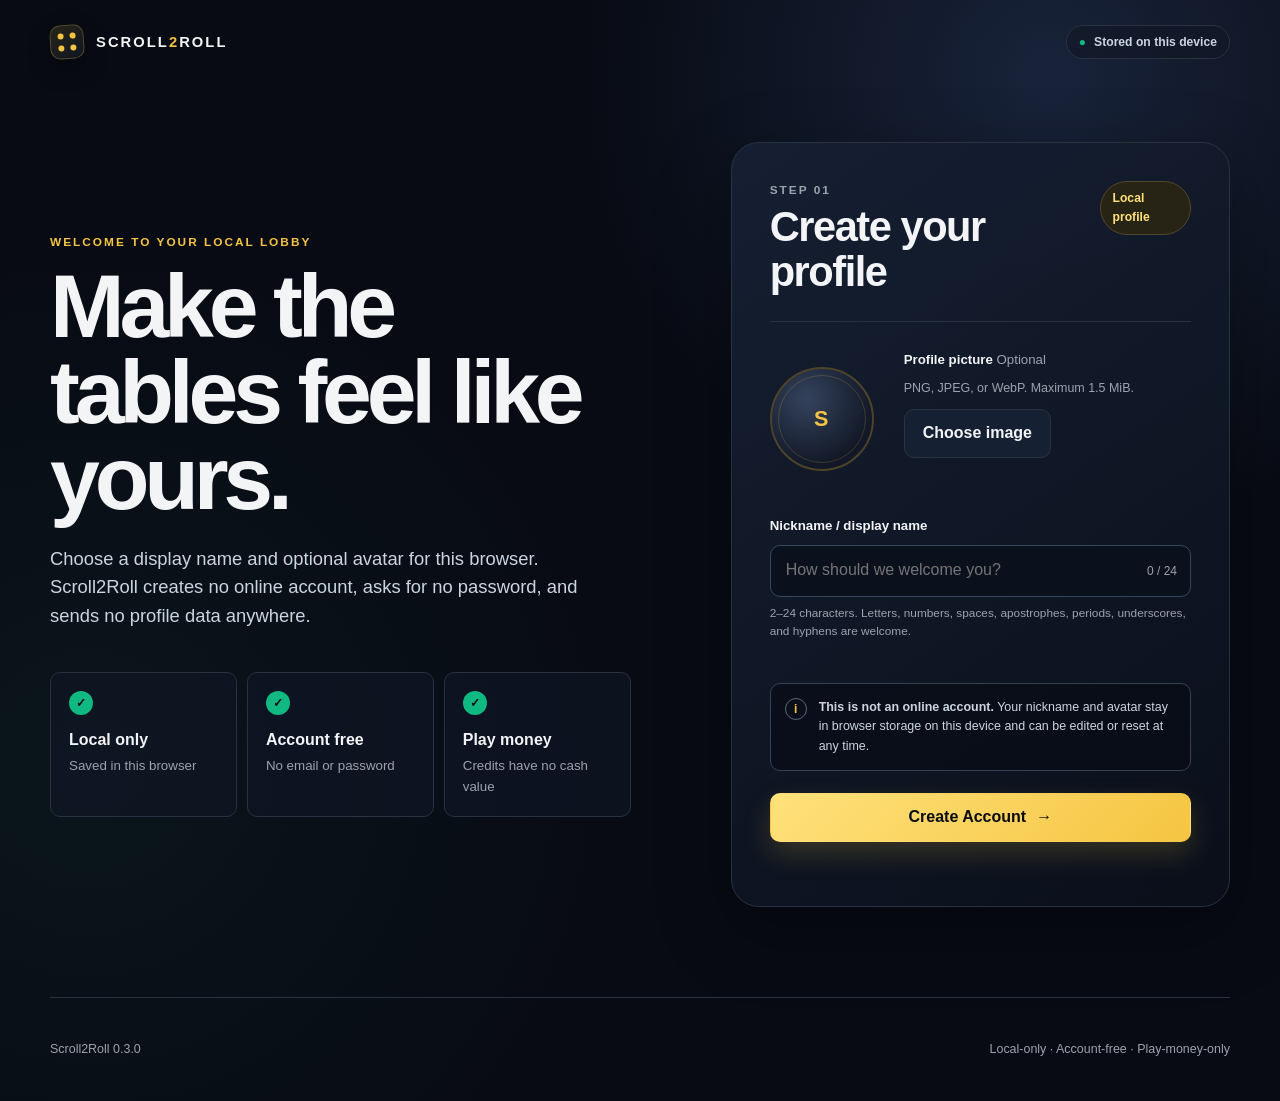
==== commit 1cf7b1f8: "Complete Scroll2Roll 0.3.0 local acceptance" ====
--- a/website/index.html
+++ b/website/index.html
@@ -83,7 +83,7 @@
   </main>
 
   <footer class="site-footer shell">
-    <span>Scroll2Roll 0.2.0</span>
+    <span>Scroll2Roll 0.3.0</span>
     <span>Local-only · Account-free · Play-money-only</span>
   </footer>
 </body>
--- a/website/styles.css
+++ b/website/styles.css
@@ -175,6 +175,11 @@
 .art-coop { --art-a:#263018; --art-b:#0d1420; --art-glow:rgba(245,197,66,.2); }
 .art-crossing { --art-a:#111d39; --art-b:#080e19; --art-glow:rgba(59,130,246,.24); }
 .art-holdem { --art-a:#10291f; --art-b:#0a1313; --art-glow:rgba(16,185,129,.23); }
+.art-mines { --art-a:#10273a; --art-b:#0a111e; --art-glow:rgba(16,185,129,.25); }
+.art-dice { --art-a:#112742; --art-b:#090f1c; --art-glow:rgba(125,211,252,.26); }
+.art-hilo { --art-a:#2a1d2c; --art-b:#0c111c; --art-glow:rgba(239,68,68,.18); }
+.art-crash { --art-a:#102820; --art-b:#090f18; --art-glow:rgba(16,185,129,.25); }
+.art-slots { --art-a:#302318; --art-b:#0c101a; --art-glow:rgba(245,197,66,.28); }
 .game-content { display: flex; flex-direction: column; padding: 24px; }
 .game-meta { display: flex; justify-content: space-between; gap: 12px; color: var(--muted); font-size: .68rem; font-weight: 800; letter-spacing: .1em; text-transform: uppercase; }
 .status-badge { padding: 4px 8px; color: #a7f3d0; border-color: #175843; background: #0c2b23; letter-spacing: normal; text-transform: none; }
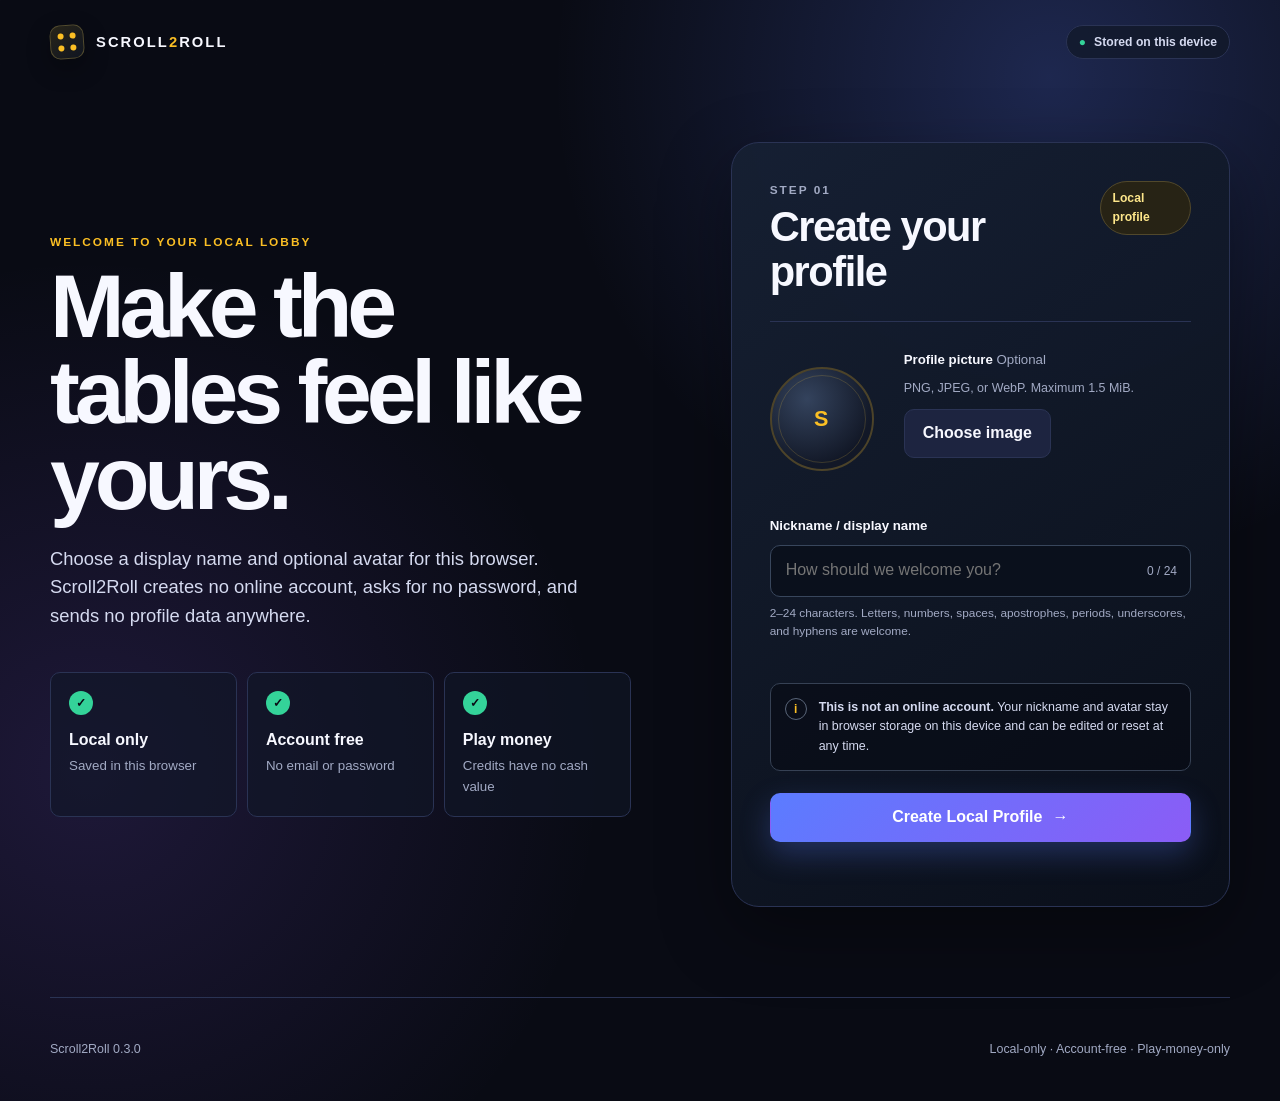
==== commit 851308f9: "Align website and asset-bearing package" ====
--- a/website/index.html
+++ b/website/index.html
@@ -73,7 +73,7 @@
           <p><strong>This is not an online account.</strong> Your nickname and avatar stay in browser storage on this device and can be edited or reset at any time.</p>
         </div>
 
-        <button class="button button-primary button-full" id="profile-submit" type="submit">Create Account <span aria-hidden="true">→</span></button>
+        <button class="button button-primary button-full" id="profile-submit" type="submit">Create Local Profile <span aria-hidden="true">→</span></button>
         <button class="button button-quiet button-full" id="continue-profile" type="button" hidden>Continue to Play</button>
         <button class="text-button reset-profile" type="button" data-reset-profile hidden>Reset local profile</button>
         <p id="profile-status" class="form-status" aria-live="polite"></p>
--- a/website/styles.css
+++ b/website/styles.css
@@ -1,19 +1,22 @@
 :root {
   color-scheme: dark;
-  --bg: #080b14;
-  --bg-deep: #05070d;
-  --panel: #111827;
-  --panel-soft: #162033;
-  --panel-hover: #1a2740;
-  --gold: #f5c542;
-  --gold-soft: #ffe17b;
-  --green: #10b981;
-  --red: #ef4444;
-  --text: #f3f4f6;
-  --muted: #9ca3af;
-  --muted-light: #cbd5e1;
-  --border: #293241;
-  --focus: #7dd3fc;
+  --bg: #090b14;
+  --bg-deep: #050711;
+  --panel: #151a2d;
+  --panel-soft: #1d2440;
+  --panel-hover: #252f52;
+  --blue: #5b7cff;
+  --violet: #8b5cf6;
+  --cyan: #22d3ee;
+  --gold: #fbbf24;
+  --gold-soft: #fde68a;
+  --green: #34d399;
+  --red: #fb7185;
+  --text: #f7f8ff;
+  --muted: #a2aac4;
+  --muted-light: #d5daf0;
+  --border: #2a3354;
+  --focus: #22d3ee;
   --radius-sm: 10px;
   --radius: 18px;
   --radius-lg: 28px;
@@ -30,8 +33,8 @@
   margin: 0;
   color: var(--text);
   background:
-    radial-gradient(circle at 82% 7%, rgba(34, 50, 81, .62), transparent 29rem),
-    radial-gradient(circle at 7% 70%, rgba(22, 101, 78, .12), transparent 32rem),
+    radial-gradient(circle at 82% 7%, rgba(91, 124, 255, .25), transparent 31rem),
+    radial-gradient(circle at 7% 70%, rgba(139, 92, 246, .16), transparent 32rem),
     var(--bg);
   font-family: Inter, "Segoe UI", Arial, sans-serif;
   line-height: 1.55;
@@ -118,7 +121,7 @@
 
 .button { min-height: 46px; display: inline-flex; align-items: center; justify-content: center; gap: 10px; padding: 11px 18px; border: 1px solid transparent; border-radius: var(--radius-sm); font-weight: 850; text-decoration: none; cursor: pointer; transition: transform var(--ease), border-color var(--ease), background var(--ease); }
 .button:hover { transform: translateY(-2px); }
-.button-primary { color: #090b11; background: linear-gradient(135deg, var(--gold-soft), var(--gold)); box-shadow: 0 12px 28px rgba(245,197,66,.18); }
+.button-primary { color: #fff; background: linear-gradient(135deg, var(--blue), var(--violet)); box-shadow: 0 12px 30px rgba(91,124,255,.28); }
 .button-secondary { color: var(--text); border-color: var(--border); background: var(--panel-soft); }
 .button-quiet { color: var(--muted-light); border-color: var(--border); background: transparent; }
 .button-full { width: 100%; }
@@ -152,23 +155,23 @@
 .hero-actions { display: flex; flex-wrap: wrap; gap: 12px; margin-top: 28px; }
 .hero-disclosure { display: flex; gap: 12px; align-items: flex-start; margin-top: 18px; color: var(--muted); font-size: .78rem; }
 .hero-disclosure span { color: var(--green); }
-.hero-panel { min-height: 290px; position: relative; overflow: hidden; padding: 28px; border: 1px solid var(--border); border-radius: var(--radius-lg); background: linear-gradient(145deg, #182238, #0a0f1b); box-shadow: var(--shadow); }
-.hero-panel::before { position: absolute; width: 220px; height: 220px; right: -40px; top: -60px; content: ""; border: 36px solid rgba(245,197,66,.16); border-radius: 50%; box-shadow: 0 0 80px rgba(245,197,66,.1); }
-.hero-panel::after { position: absolute; width: 76px; height: 108px; right: 96px; top: 92px; content: "S2R"; display: grid; place-items: center; border: 2px solid #5b5030; border-radius: 9px; color: var(--gold); background: #222b3b; font-weight: 900; transform: rotate(12deg); }
-.hero-stat { position: relative; z-index: 2; margin-bottom: 38px; }
-.hero-stat strong { display: block; color: var(--gold); font-size: 3.6rem; line-height: 1; }
-.hero-stat span { color: var(--muted); font-size: .8rem; letter-spacing: .13em; text-transform: uppercase; }
-.hero-panel-copy { position: relative; z-index: 2; max-width: 230px; color: var(--muted-light); }
+.hero-preview { position: relative; margin: 0 0 34px; padding: 10px; border: 1px solid #405083; border-radius: var(--radius-lg); background: linear-gradient(145deg, #202a4c, #0d1120); box-shadow: var(--shadow); }
+.hero-preview img { height: auto; }
+.hero-preview > img:first-child { width: 100%; border-radius: 18px; box-shadow: 0 16px 38px rgba(0,0,0,.38); }
+.hero-preview-light { position: absolute; right: -22px; bottom: -24px; width: 46%; border: 5px solid #fff; border-radius: 13px; box-shadow: 0 14px 34px rgba(0,0,0,.4); }
+.hero-preview figcaption { position: absolute; left: 22px; right: 42%; bottom: 20px; padding: 8px 11px; border: 1px solid rgba(255,255,255,.16); border-radius: 9px; color: var(--muted-light); background: rgba(9,11,20,.88); font-size: .7rem; backdrop-filter: blur(9px); }
+.hero-preview figcaption strong { color: var(--text); }
 
 .section-heading { display: flex; justify-content: space-between; gap: 28px; align-items: end; margin-bottom: 24px; }
 .section-heading h2 { margin-bottom: 0; }
 .section-heading p { max-width: 560px; margin-bottom: 4px; color: var(--muted); }
 .game-grid { display: grid; grid-template-columns: repeat(2, 1fr); gap: 18px; }
-.game-card { min-height: 280px; display: grid; grid-template-columns: 43% 57%; overflow: hidden; border: 1px solid var(--border); border-radius: var(--radius); background: linear-gradient(145deg, rgba(22,32,51,.96), rgba(11,16,28,.98)); box-shadow: 0 14px 34px rgba(0,0,0,.2); transition: transform var(--ease), border-color var(--ease); }
-.game-card:hover { border-color: #4c5b73; transform: translateY(-3px); }
-.game-art { min-height: 100%; position: relative; overflow: hidden; display: grid; place-items: center; border-right: 1px solid var(--border); background: radial-gradient(circle at 50% 40%, var(--art-glow), transparent 67%), linear-gradient(145deg, var(--art-a), var(--art-b)); }
-.game-art::after { position: absolute; inset: 0; content: ""; opacity: .2; background-image: linear-gradient(135deg, transparent 48%, rgba(255,255,255,.08) 50%, transparent 52%); background-size: 22px 22px; }
-.game-art svg { width: 82%; position: relative; z-index: 1; filter: drop-shadow(0 18px 18px rgba(0,0,0,.35)); }
+.game-card { min-height: 430px; display: grid; grid-template-rows: auto 1fr; overflow: hidden; border: 1px solid var(--border); border-radius: var(--radius); background: linear-gradient(145deg, rgba(29,36,64,.96), rgba(11,16,30,.98)); box-shadow: 0 14px 34px rgba(0,0,0,.2); transition: transform var(--ease), border-color var(--ease); }
+.game-card:hover { border-color: #5b6da8; transform: translateY(-3px); }
+.game-art { position: relative; overflow: hidden; aspect-ratio: 16 / 9; border-bottom: 1px solid var(--border); background: radial-gradient(circle at 50% 40%, var(--art-glow), transparent 67%), linear-gradient(145deg, var(--art-a), var(--art-b)); }
+.game-art::after { position: absolute; inset: 0; content: ""; box-shadow: inset 0 -28px 45px rgba(7,9,18,.36); pointer-events: none; }
+.game-art svg { display: none; }
+.game-capture { width: 100%; height: 100%; object-fit: cover; }
 .art-blackjack { --art-a:#312517; --art-b:#0d1320; --art-glow:rgba(245,197,66,.31); }
 .art-roulette { --art-a:#24151b; --art-b:#0d1320; --art-glow:rgba(239,68,68,.23); }
 .art-plinko { --art-a:#102637; --art-b:#0c1320; --art-glow:rgba(125,211,252,.23); }
@@ -188,7 +191,7 @@
 .game-action { margin-top: auto; display: inline-flex; align-items: center; gap: 8px; color: var(--gold); font-size: .82rem; font-weight: 850; text-decoration: none; }
 .game-action:hover { color: var(--gold-soft); }
 
-.catalog-callout { margin-top: 26px; display: grid; grid-template-columns: 1fr auto; align-items: center; gap: 28px; padding: 26px; border: 1px solid #3b482d; border-radius: var(--radius); background: linear-gradient(100deg, #211f16, #101722); }
+.catalog-callout { margin-top: 26px; display: grid; grid-template-columns: 1fr auto; align-items: center; gap: 28px; padding: 26px; border: 1px solid #3b4d84; border-radius: var(--radius); background: linear-gradient(100deg, rgba(91,124,255,.13), rgba(139,92,246,.08), #101426); }
 .catalog-callout p { margin: 4px 0 0; color: var(--muted-light); }
 
 /* Download */
@@ -229,7 +232,7 @@
   .profile-intro { max-width: 760px; }
   .profile-shell { padding-top: 34px; }
   .trust-list { max-width: 650px; }
-  .hero-panel { display: none; }
+  .hero-preview { max-width: 760px; }
   .download-hero { gap: 22px; }
   .package-card { position: static; grid-row: 2; }
   .download-sections { margin-top: 46px; }
@@ -258,7 +261,7 @@
   .catalog-hero { min-height: auto; padding-block: 48px 34px; }
   .section-heading { display: block; }
   .game-grid { grid-template-columns: 1fr; }
-  .game-card { grid-template-columns: 38% 62%; min-height: 260px; }
+  .game-card { min-height: 420px; }
   .catalog-callout { grid-template-columns: 1fr; }
   .requirements-grid { grid-template-columns: 1fr; }
 }
@@ -267,9 +270,10 @@
   h1 { font-size: 2.85rem; }
   .avatar-editor { align-items: start; }
   .avatar-actions { align-items: flex-start; flex-direction: column; gap: 6px; }
-  .game-card { grid-template-columns: 1fr; }
-  .game-art { min-height: 180px; border-right: 0; border-bottom: 1px solid var(--border); }
-  .game-art svg { width: 62%; }
+  .hero-preview { margin-bottom: 48px; }
+  .hero-preview-light { right: -5px; bottom: -30px; width: 48%; border-width: 3px; }
+  .hero-preview figcaption { left: 16px; right: 46%; bottom: 12px; font-size: .62rem; }
+  .game-card { min-height: 400px; }
   .package-card { padding: 22px; }
 }
 
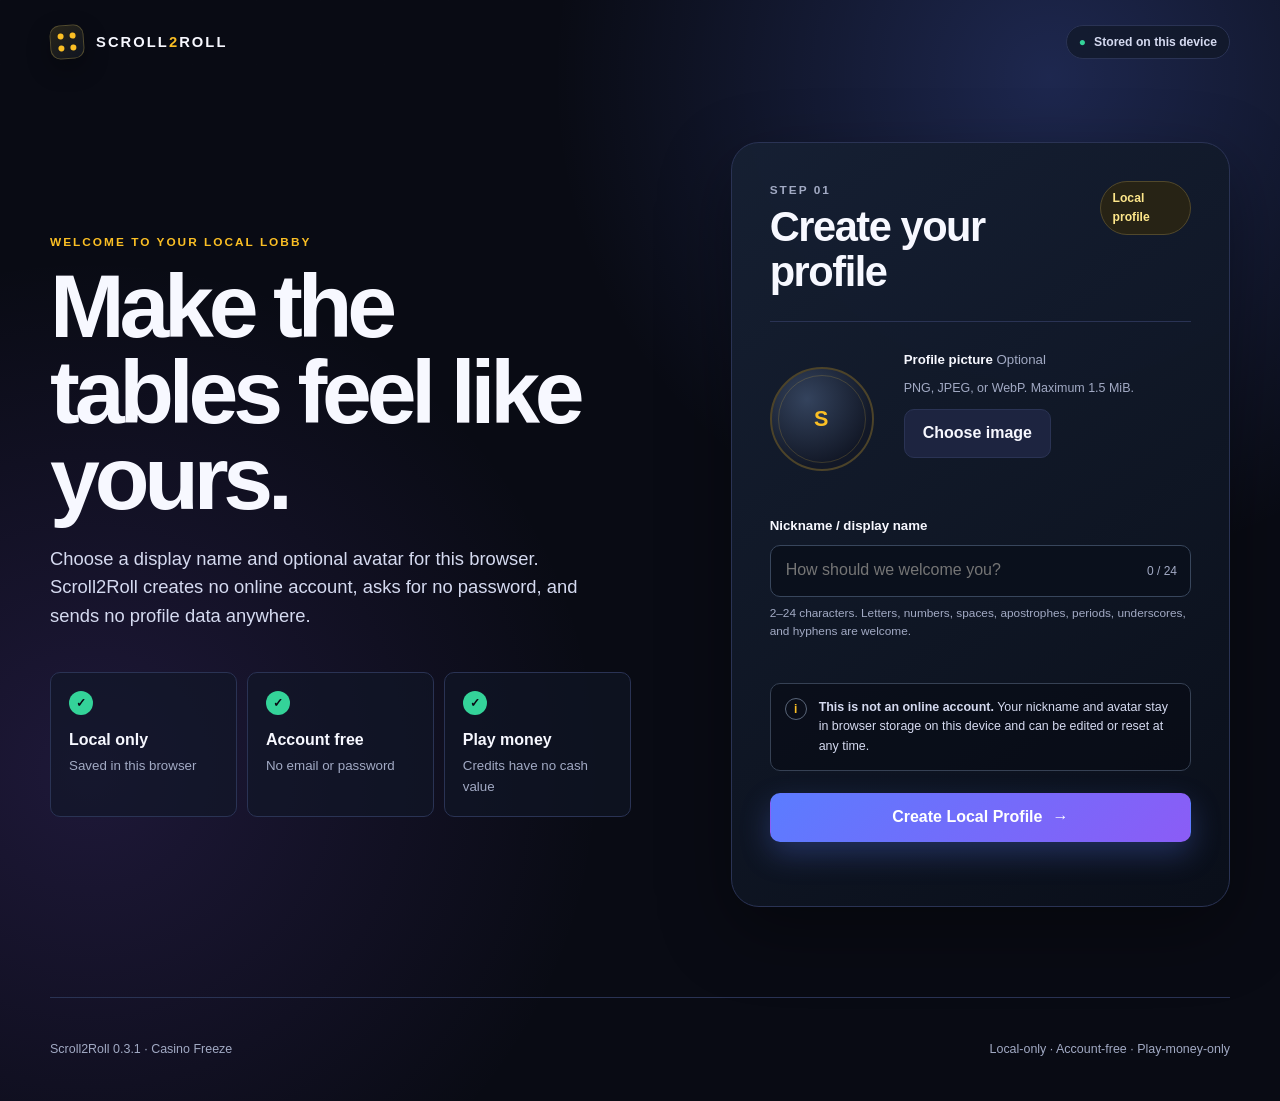
==== commit ea118e58: "Freeze Scroll2Roll 0.3.1 Casino Freeze" ====
--- a/website/index.html
+++ b/website/index.html
@@ -83,7 +83,7 @@
   </main>
 
   <footer class="site-footer shell">
-    <span>Scroll2Roll 0.3.0</span>
+    <span>Scroll2Roll 0.3.1 · Casino Freeze</span>
     <span>Local-only · Account-free · Play-money-only</span>
   </footer>
 </body>
--- a/website/styles.css
+++ b/website/styles.css
@@ -126,6 +126,8 @@
 .button-quiet { color: var(--muted-light); border-color: var(--border); background: transparent; }
 .button-full { width: 100%; }
 .button-full + .button-full { margin-top: 10px; }
+.button-disabled { cursor: not-allowed; filter: saturate(.55); opacity: .72; }
+.button-disabled:hover { transform: none; }
 .text-button { padding: 3px 0; border: 0; color: var(--gold-soft); background: transparent; cursor: pointer; font-weight: 750; }
 .danger-text { color: #fca5a5; }
 .reset-profile { display: block; margin: 15px auto 0; color: var(--muted); font-size: .78rem; }
